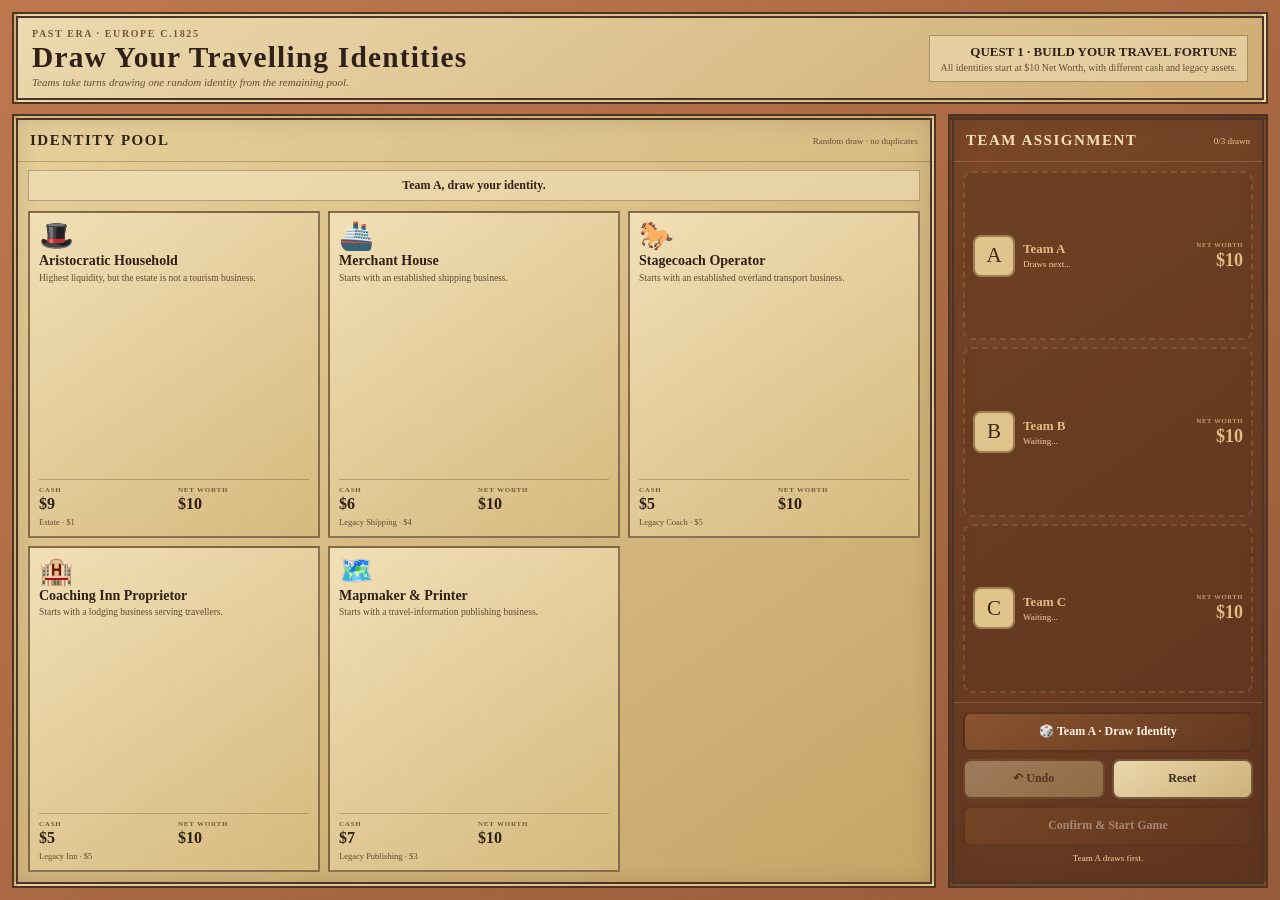
==== index.html @ 1b4eb466 "Fix Tourismopoly initialization syntax error" ====
<!DOCTYPE html>
<html lang="en">
<head>
<meta charset="utf-8" />
<meta name="viewport" content="width=device-width,initial-scale=1" />
<title>Tourismopoly — Past Era Board</title>
<style>
:root{
  --ink:#2f2117;
  --walnut:#4b3526;
  --sage:#68705a;
  --oxblood:#743f35;
  --brass:#a57b38;
}
*{box-sizing:border-box}
html,body{width:100%;height:100%;overflow:hidden}
body{
  margin:0;
  background:#ece2cc;
  font-family:Georgia,"Times New Roman",serif;
  color:var(--ink);
}
.app-shell{
  width:100vw;
  height:100vh;
  padding:10px;
  display:flex;
  gap:14px;
  align-items:flex-start;
  justify-content:center;
  background:linear-gradient(145deg,#b47247,#935b39);
  overflow:hidden;
}
.board-column{
  height:calc(100vh - 20px);
  aspect-ratio:1/1;
  flex:0 0 auto;
  min-width:0;
}
.side-column{
  width:min(300px,24vw);
  height:calc(100vh - 20px);
  flex:0 0 auto;
  min-width:250px;
}

/* BOARD */
.board{
  width:100%;
  height:100%;
  display:grid;
  grid-template-columns:1.15fr 1.55fr 1.15fr;
  grid-template-rows:1.15fr 1.55fr 1.15fr;
  position:relative;
  overflow:hidden;
  border:9px double var(--walnut);
  outline:2px solid #2f241b;
  background:
    radial-gradient(circle at 12% 18%,rgba(86,58,31,.22) 0 1px,transparent 2px),
    radial-gradient(circle at 72% 11%,rgba(86,58,31,.15) 0 1.2px,transparent 2.2px),
    radial-gradient(circle at 28% 82%,rgba(100,68,34,.16) 0 1px,transparent 2px),
    radial-gradient(circle at 88% 68%,rgba(93,58,31,.16) 0 1.3px,transparent 2.4px),
    repeating-linear-gradient(12deg,rgba(89,65,36,.035) 0 1px,transparent 1px 4px),
    linear-gradient(135deg,#dec993 0%,#cdb174 48%,#dcc58c 100%);
  box-shadow:
    inset 0 0 55px rgba(64,42,21,.35),
    inset 0 0 12px rgba(54,35,18,.24);
}
.board:before{
  content:"";
  position:absolute;inset:0;pointer-events:none;z-index:5;
  background:radial-gradient(ellipse at center,transparent 56%,rgba(70,43,20,.20) 100%);
}
.board:after{
  content:"";
  position:absolute;inset:7px;border:1px solid rgba(66,45,28,.48);
  pointer-events:none;z-index:6;
}
.tile,.center{
  position:relative;min-width:0;
  border:1px solid rgba(68,49,31,.72);
  background:
    radial-gradient(circle at 14% 22%,rgba(84,54,28,.10) 0 1px,transparent 2px),
    radial-gradient(circle at 79% 68%,rgba(84,54,28,.08) 0 1px,transparent 2px),
    repeating-linear-gradient(8deg,rgba(90,67,38,.025) 0 1px,transparent 1px 5px),
    linear-gradient(145deg,rgba(238,219,171,.94),rgba(210,185,129,.93));
  box-shadow:inset 0 0 22px rgba(75,50,25,.16),inset 0 0 2px rgba(54,35,18,.48);
}
.tile:after{
  content:"";position:absolute;inset:5px;border:1px dashed rgba(83,60,35,.28);
  pointer-events:none;
}
.tile-inner{
  position:absolute;inset:9px;z-index:2;
  display:flex;flex-direction:column;align-items:center;justify-content:center;text-align:center;
}
.asset{box-shadow:inset 0 9px 0 rgba(104,112,90,.9),inset 0 0 22px rgba(75,50,25,.16)}
.chance{box-shadow:inset 0 9px 0 rgba(116,63,53,.9),inset 0 0 22px rgba(75,50,25,.16)}
.opportunity{box-shadow:inset 0 9px 0 rgba(165,123,56,.9),inset 0 0 22px rgba(75,50,25,.16)}
.start{box-shadow:inset 0 9px 0 rgba(75,53,38,.92),inset 0 0 22px rgba(75,50,25,.16)}
.icon{font-size:clamp(24px,3vw,38px);line-height:1;margin-bottom:6px;filter:sepia(.55) saturate(.7)}
.tile-title{
  font-size:clamp(10px,1.2vw,15px);line-height:1.07;font-weight:700;
  letter-spacing:.06em;text-transform:uppercase;color:#332419;
}
.tile-sub{
  margin-top:5px;font-size:clamp(8px,.85vw,11px);font-style:italic;color:#655039;line-height:1.15;
}
.price-block{
  margin-top:7px;padding-top:4px;width:72%;border-top:1px solid rgba(78,56,34,.42);
}
.price-label{
  font-size:clamp(8px,.72vw,10px);letter-spacing:.12em;font-weight:700;color:#6f573a;
}
.price-value{
  margin-top:1px;font-size:clamp(18px,2vw,28px);line-height:1;font-weight:800;color:#3b291c;
}

/* TOKEN ZONES */
.token-zone{
  position:absolute;
  z-index:10;
  left:8px;
  bottom:8px;
  display:flex;
  gap:3px;
  flex-wrap:wrap;
  max-width:72px;
}
.token{
  width:27px;height:27px;border-radius:50%;
  display:flex;align-items:center;justify-content:center;
  border:2px solid rgba(47,31,20,.75);
  box-shadow:0 2px 4px rgba(47,31,20,.22);
  font-size:14px;font-weight:800;
  color:#fff8e8;
  transition:transform .18s ease;
}
.token.a{background:#496f8f}
.token.b{background:#7a568c}
.token.c{background:#557855}
.token.walking{animation:hop .34s ease}
@keyframes hop{
  0%{transform:translateY(0) scale(1)}
  45%{transform:translateY(-8px) scale(1.08)}
  100%{transform:translateY(0) scale(1)}
}

/* CENTER */
.center{
  grid-column:2;grid-row:2;margin:10px;overflow:visible;
  display:flex;align-items:center;justify-content:center;text-align:center;
  background:radial-gradient(circle at 50% 52%,rgba(244,231,194,.80),rgba(210,185,129,.74) 70%);
  border:3px double rgba(72,50,30,.78);
  box-shadow:inset 0 0 36px rgba(78,49,24,.20);
}
.center svg{position:absolute;inset:0;width:100%;height:100%;opacity:.17}
.center-content{position:relative;z-index:2;width:100%;padding:12px 6px}
.crest{font-size:13px;color:#7d5d2d;letter-spacing:.22em;margin-bottom:6px}
.main-title{
  display:block;width:100%;font-size:clamp(15px,2.2vw,25px);
  font-weight:700;letter-spacing:0;line-height:1;white-space:nowrap;text-align:center;color:#493122;
}
.era{margin-top:9px;font-size:clamp(9px,1vw,12px);letter-spacing:.16em;text-transform:uppercase;color:#713e34}
.rule{width:60%;height:1px;background:rgba(76,51,28,.55);margin:9px auto}
.tagline{font-size:clamp(7px,.78vw,10px);letter-spacing:.08em;text-transform:uppercase;color:#5d4731}
.stamp{display:inline-block;margin-top:8px;padding:3px 6px;border:1px solid rgba(115,62,49,.6);color:#7a4034;font-size:8px;letter-spacing:.08em;transform:rotate(2deg);opacity:.8}

.go{grid-column:1;grid-row:1}
.horse{grid-column:2;grid-row:1}
.chance-one{grid-column:3;grid-row:1}
.inn{grid-column:3;grid-row:2}
.opportunity{grid-column:3;grid-row:3}
.shipping{grid-column:2;grid-row:3}
.chance-two{grid-column:1;grid-row:3}
.guide{grid-column:1;grid-row:2}

/* TEMPORARY DICE OVERLAY */
.dice-overlay{
  position:absolute;inset:0;z-index:30;
  display:flex;align-items:center;justify-content:center;
  background:rgba(71,48,29,.14);
  opacity:0;visibility:hidden;
  transition:opacity .22s ease,visibility .22s ease;
  pointer-events:none;
}
.dice-overlay.show{opacity:1;visibility:visible}
.dice-card{
  display:flex;flex-direction:column;align-items:center;gap:8px;
  padding:14px 18px 12px;
  border-radius:14px;
  border:2px solid rgba(65,42,25,.72);
  background:rgba(241,225,186,.95);
  box-shadow:0 7px 16px rgba(49,31,18,.24),inset 0 0 16px rgba(83,55,30,.12);
}
.die{
  width:96px;height:96px;border-radius:14px;
  display:flex;align-items:center;justify-content:center;
  border:3px solid rgba(70,47,28,.72);
  background:linear-gradient(145deg,#fff8eb,#e4d4b0);
  font-size:64px;color:#3f2b1f;
}
.die.rolling{animation:shake .11s linear infinite alternate}
@keyframes shake{
  from{transform:rotate(-6deg) scale(.97)}
  to{transform:rotate(6deg) scale(1.03)}
}
.roll-caption{
  min-width:180px;
  text-align:center;
  font-size:15px;
  font-weight:800;
  letter-spacing:.05em;
  color:#4a3121;
}

/* RIGHT SIDEBAR */
.sidebar{
  height:100%;
  display:flex;
  flex-direction:column;
  gap:10px;
}
.roll-panel,.player-panel{
  width:100%;
  border-radius:12px;
  border:3px solid rgba(66,35,21,.65);
  box-shadow:inset 0 0 0 2px rgba(255,220,170,.10);
}
.roll-panel{
  flex:0 0 auto;
  padding:11px;
  background:linear-gradient(145deg,#d8b875,#b98e4d);
  color:#3a2519;
}
.turn-badge{
  text-align:center;padding:7px 8px;background:#f2e3ba;
  border:1px solid rgba(84,54,28,.45);
  font-size:13px;letter-spacing:.07em;font-weight:700;
}
.roll-text{margin-top:8px;font-size:14px;font-weight:700;text-align:center}
.roll-sub{margin-top:3px;font-size:10px;color:#644c36;text-align:center;line-height:1.25}
.button-stack{display:grid;gap:7px;margin-top:9px}
.game-btn{
  min-height:40px;padding:8px 12px;border-radius:9px;
  font-family:Georgia,"Times New Roman",serif;
  font-size:14px;font-weight:700;letter-spacing:.03em;cursor:pointer;
  color:#fff7e9;background:linear-gradient(145deg,#835030,#653a22);
  border:2px solid rgba(79,44,24,.8);
}
.game-btn.secondary{
  color:#3b2519;background:linear-gradient(145deg,#e8d7b1,#cfb180);
  border:2px solid rgba(102,70,42,.55);
}
.game-btn:disabled{opacity:.45;cursor:not-allowed}

.player-panel{
  flex:1 1 auto;
  min-height:0;
  padding:10px;
  background:linear-gradient(145deg,#7a4329,#5e301d);
  overflow:hidden;
}
.panel-title{
  margin:0 0 8px;color:#f5deb1;text-align:center;font-size:16px;letter-spacing:.11em;
}
.player-card{
  margin-bottom:8px;padding:8px 8px 9px;border-radius:10px;
  background:linear-gradient(145deg,#8d572f,#704322);
  border:2px solid rgba(246,212,140,.18);
  color:#fff1d0;
}
.player-card.active{outline:3px solid #f3cf6a;outline-offset:1px}
.player-head{
  display:grid;grid-template-columns:46px 1fr 24px;align-items:center;gap:7px;
}
.avatar{
  width:46px;height:46px;border-radius:8px;
  background:linear-gradient(145deg,#f0d59b,#cba160);
  border:2px solid rgba(90,53,28,.6);
  display:flex;align-items:center;justify-content:center;font-size:22px;
}
.player-info .team{font-weight:700;font-size:14px;line-height:1.1}
.player-info .identity{margin-top:2px;font-size:10px;line-height:1.2;color:#ffe1b1}
.pawn{font-size:21px;text-align:center}
.networth-row{margin-top:6px;display:flex;align-items:flex-end;gap:6px}
.currency{font-size:14px;font-weight:700;color:#f1c44f}
.networth{font-size:25px;font-weight:800;line-height:1}
.cash-row{margin-top:2px;font-size:10px;color:#ffddb2}

@media(max-aspect-ratio: 4/3){
  .side-column{width:260px;min-width:235px}
}

/* LANDING POPUP */
.landing-modal{
  position:absolute;
  inset:0;
  z-index:40;
  display:flex;
  align-items:center;
  justify-content:center;
  padding:18px;
  background:rgba(48,31,18,.28);
  opacity:0;
  visibility:hidden;
  pointer-events:none;
  transition:opacity .2s ease,visibility .2s ease;
}
.landing-modal.show{
  opacity:1;
  visibility:visible;
  pointer-events:auto;
}
.landing-card{
  width:min(420px,72%);
  border:6px double #4a3323;
  background:
    radial-gradient(circle at 15% 20%,rgba(85,57,31,.08) 0 1px,transparent 2px),
    repeating-linear-gradient(10deg,rgba(91,68,39,.025) 0 1px,transparent 1px 5px),
    linear-gradient(145deg,#f0dfb5,#d1b273);
  box-shadow:0 14px 30px rgba(45,28,15,.28),inset 0 0 24px rgba(82,53,27,.18);
  padding:18px 20px 16px;
  text-align:center;
  color:#352317;
}
.landing-eyebrow{
  font-size:10px;
  letter-spacing:.16em;
  font-weight:700;
  color:#7a5d39;
  text-transform:uppercase;
}
.landing-icon{
  font-size:42px;
  margin:5px 0 4px;
  filter:sepia(.45) saturate(.75);
}
.landing-title{
  font-size:22px;
  line-height:1.05;
  font-weight:800;
  letter-spacing:.04em;
  text-transform:uppercase;
}
.landing-desc{
  margin-top:7px;
  font-size:12px;
  line-height:1.35;
  color:#614a34;
  font-style:italic;
}
.landing-divider{
  height:1px;
  width:72%;
  margin:12px auto;
  background:rgba(76,52,31,.40);
}
.landing-price-label{
  font-size:10px;
  letter-spacing:.16em;
  font-weight:700;
  color:#705535;
}
.landing-price{
  margin-top:2px;
  font-size:38px;
  line-height:1;
  font-weight:900;
  color:#3b291c;
}
.landing-balance{
  margin-top:6px;
  font-size:12px;
  color:#5f4833;
}
.landing-actions{
  display:flex;
  gap:10px;
  justify-content:center;
  margin-top:15px;
}
.modal-btn{
  min-width:112px;
  min-height:42px;
  padding:9px 16px;
  border-radius:9px;
  font-family:Georgia,"Times New Roman",serif;
  font-size:14px;
  font-weight:800;
  cursor:pointer;
  border:2px solid #5b3b25;
}
.modal-btn.primary{
  color:#fff7e8;
  background:linear-gradient(145deg,#7c4b2d,#60371f);
}
.modal-btn.secondary{
  color:#3b281c;
  background:linear-gradient(145deg,#ead7aa,#cfb175);
}
.modal-note{
  margin-top:10px;
  font-size:10px;
  color:#765e43;
}


/* CHANCE / SITUATION CARD */
.chance-card-ui{
  width:min(440px,74%);
  border:6px double #6f3d33;
  background:
    radial-gradient(circle at 18% 20%,rgba(112,61,50,.10) 0 1px,transparent 2px),
    repeating-linear-gradient(8deg,rgba(91,68,39,.025) 0 1px,transparent 1px 5px),
    linear-gradient(145deg,#f0dfb5,#d5b77e);
}
.chance-seal{
  width:54px;height:54px;
  margin:0 auto 8px;
  border-radius:50%;
  display:flex;align-items:center;justify-content:center;
  background:#7a4034;
  color:#f6e3b6;
  border:3px double #4e2c25;
  font-size:24px;
  box-shadow:inset 0 0 10px rgba(54,28,22,.25);
}
.chance-heading{
  font-size:11px;
  font-weight:800;
  letter-spacing:.18em;
  color:#7a4034;
  text-transform:uppercase;
}
.chance-title{
  margin-top:7px;
  font-size:22px;
  line-height:1.08;
  font-weight:800;
  color:#3d291d;
}
.chance-story{
  margin-top:10px;
  font-size:13px;
  line-height:1.4;
  color:#5f4935;
  font-style:italic;
}
.chance-effect-box{
  margin:14px auto 0;
  width:82%;
  padding:10px 12px;
  border-top:1px solid rgba(79,52,31,.35);
  border-bottom:1px solid rgba(79,52,31,.35);
}
.chance-effect-label{
  font-size:9px;
  letter-spacing:.16em;
  font-weight:800;
  color:#78583a;
}
.chance-effect{
  margin-top:3px;
  font-size:30px;
  line-height:1;
  font-weight:900;
  color:#3a281c;
}
.chance-sector{
  margin-top:5px;
  font-size:11px;
  color:#6a523b;
}


/* OTHER LANDING POPUPS */
.fee-card-ui{border-color:#5f432e}
.own-card-ui{border-color:#68705a}
.opportunity-card-ui{border-color:#a57b38}
.start-card-ui{border-color:#4b3526}

.popup-badge{
  display:inline-block;
  margin-bottom:8px;
  padding:5px 9px;
  border:1px solid rgba(70,48,29,.45);
  background:rgba(248,235,200,.55);
  font-size:10px;
  font-weight:800;
  letter-spacing:.14em;
  text-transform:uppercase;
}
.fee-amount{
  margin-top:3px;
  font-size:38px;
  line-height:1;
  font-weight:900;
}
.transfer-line{
  margin-top:7px;
  font-size:12px;
  color:#624b35;
}
.special-note{
  margin:9px auto 0;
  width:88%;
  padding:7px 9px;
  border:1px dashed rgba(117,76,40,.45);
  background:rgba(244,224,181,.45);
  font-size:10px;
  line-height:1.3;
  color:#684d31;
}
.success-mark{
  width:52px;height:52px;
  margin:0 auto 8px;
  border-radius:50%;
  display:flex;align-items:center;justify-content:center;
  background:#68705a;
  color:#f8eed3;
  border:3px double #46503d;
  font-size:25px;
  font-weight:900;
}
.opportunity-mark{
  width:54px;height:54px;
  margin:0 auto 8px;
  border-radius:50%;
  display:flex;align-items:center;justify-content:center;
  background:#a57b38;
  color:#fff0c2;
  border:3px double #735522;
  font-size:26px;
}
.start-mark{
  width:54px;height:54px;
  margin:0 auto 8px;
  border-radius:50%;
  display:flex;align-items:center;justify-content:center;
  background:#4b3526;
  color:#f7e2b7;
  border:3px double #2f241b;
  font-size:25px;
}
.owner-line{
  margin-top:6px;
  font-size:12px;
  font-weight:700;
  color:#583e2b;
}


/* SINGLE-FILE IDENTITY DRAW SCREEN */
#setupScreen{
  position:absolute;
  inset:0;
  z-index:100;
  background:
    radial-gradient(circle at 14% 18%,rgba(76,48,27,.08) 0 1px,transparent 2px),
    repeating-linear-gradient(12deg,rgba(76,48,27,.025) 0 1px,transparent 1px 5px),
    linear-gradient(145deg,#bf784e,#965b39);
  padding:12px;
  display:grid;
  grid-template-rows:auto minmax(0,1fr);
  gap:10px;
}
#setupScreen.hidden{display:none}
.setup-topbar{
  min-height:74px;
  display:flex;
  justify-content:space-between;
  align-items:center;
  gap:14px;
  padding:10px 14px;
  border:6px double var(--walnut);
  background:linear-gradient(145deg,#ecd9ae,#cfac72);
}
.setup-kicker{font-size:10px;font-weight:700;letter-spacing:.16em;text-transform:uppercase;color:#745638}
.setup-title{margin-top:2px;font-size:clamp(22px,2.3vw,32px);font-weight:800;letter-spacing:.04em}
.setup-subtitle{margin-top:2px;font-size:11px;color:#654d35;font-style:italic}
.setup-quest{
  max-width:330px;
  padding:8px 10px;
  border:1px solid rgba(77,52,31,.4);
  background:rgba(245,231,194,.5);
  text-align:right;
}
.setup-quest strong{display:block;font-size:13px}
.setup-quest span{display:block;margin-top:2px;font-size:10px;color:#654e37}
.setup-main{
  min-height:0;
  display:grid;
  grid-template-columns:minmax(0,1fr) 320px;
  gap:12px;
}
.setup-pool,.setup-side{
  min-width:0;
  min-height:0;
  border:6px double var(--walnut);
  background:linear-gradient(145deg,#e6cf9a,#c7a568);
  box-shadow:inset 0 0 22px rgba(63,40,22,.16);
}
.setup-pool{display:grid;grid-template-rows:auto auto minmax(0,1fr)}
.setup-head{
  min-height:42px;
  padding:8px 12px;
  display:flex;
  justify-content:space-between;
  align-items:center;
  gap:10px;
  border-bottom:1px solid rgba(76,52,31,.3);
}
.setup-head h2{margin:0;font-size:15px;letter-spacing:.1em}
.setup-head span{font-size:9px;color:#684f36}
.setup-banner{
  margin:8px 10px 0;
  padding:7px 10px;
  border:1px solid rgba(77,52,31,.35);
  background:rgba(247,233,197,.5);
  text-align:center;
  font-size:12px;
  font-weight:800;
}
.setup-cards{
  min-height:0;
  padding:10px;
  display:grid;
  grid-template-columns:repeat(3,minmax(0,1fr));
  grid-template-rows:repeat(2,minmax(0,1fr));
  gap:8px;
}
.setup-card{
  position:relative;
  min-width:0;
  min-height:0;
  padding:9px;
  border:2px solid rgba(70,48,29,.6);
  background:linear-gradient(145deg,#f1dfb6,#d6b97d);
  display:grid;
  grid-template-rows:auto auto 1fr auto;
}
.setup-card.selected{outline:4px solid #8e6636;outline-offset:1px}
.setup-card.dim{opacity:.4}
.setup-tag{
  position:absolute;top:7px;right:7px;width:28px;height:28px;border-radius:50%;
  display:none;align-items:center;justify-content:center;
  background:#5c3722;color:#f8e6bf;border:2px solid rgba(47,31,20,.55);
  font-size:11px;font-weight:800;
}
.setup-card.selected .setup-tag{display:flex}
.setup-icon{font-size:28px;line-height:1}
.setup-role{margin-top:4px;font-size:14px;font-weight:800;line-height:1.05}
.setup-desc{margin-top:4px;font-size:9.5px;line-height:1.22;color:#5f4933}
.setup-stats{
  margin-top:6px;padding-top:6px;border-top:1px solid rgba(79,55,33,.3);
  display:grid;grid-template-columns:1fr 1fr;gap:4px 8px;
}
.setup-stat label{display:block;font-size:7px;letter-spacing:.11em;font-weight:800;color:#765a39}
.setup-stat strong{display:block;margin-top:1px;font-size:16px}
.setup-legacy{grid-column:1/-1;font-size:8.5px;color:#624a33}
.setup-side{
  display:grid;
  grid-template-rows:auto minmax(0,1fr) auto;
  background:linear-gradient(145deg,#7a4728,#5f351f);
  color:#f8e7c3;
}
.setup-side .setup-head{border-bottom-color:rgba(246,221,178,.18)}
.setup-side .setup-head h2{color:#f7e1b6}
.setup-side .setup-head span{color:#e8c990}
.setup-selected{
  min-height:0;padding:9px;display:grid;grid-template-rows:repeat(3,minmax(0,1fr));gap:7px;
}
.setup-slot{
  padding:8px;border-radius:9px;background:linear-gradient(145deg,#8c572f,#704322);
  border:2px solid rgba(246,212,140,.16);
  display:grid;grid-template-columns:42px minmax(0,1fr) auto;gap:8px;align-items:center;
}
.setup-slot.empty{background:rgba(93,56,31,.35);border-style:dashed;color:#e0bd86}
.setup-slot-icon{
  width:42px;height:42px;border-radius:8px;display:flex;align-items:center;justify-content:center;
  background:#e0c38a;color:#3d281b;border:2px solid rgba(74,48,29,.45);font-size:21px;
}
.setup-slot-name{font-size:13px;font-weight:800}
.setup-slot-role{margin-top:2px;font-size:9px;line-height:1.17;color:#f0cf9e}
.setup-slot-worth{text-align:right}
.setup-slot-worth label{display:block;font-size:7px;letter-spacing:.1em;color:#e7c58b}
.setup-slot-worth strong{display:block;margin-top:1px;font-size:18px}
.setup-controls{
  padding:9px;border-top:1px solid rgba(247,222,178,.18);
  display:grid;grid-template-columns:1fr 1fr;gap:7px;
}
.setup-btn{
  width:100%;min-width:0;min-height:40px;padding:8px 9px;border-radius:8px;
  border:2px solid rgba(76,46,25,.72);
  font-family:Georgia,"Times New Roman",serif;font-size:12px;line-height:1.15;font-weight:800;cursor:pointer;
}
.setup-btn.primary{color:#fff6e4;background:linear-gradient(145deg,#8a542f,#63381f)}
.setup-btn.secondary{color:#3b291d;background:linear-gradient(145deg,#ead7ac,#ceb078)}
.setup-btn.full{grid-column:1/-1}
.setup-btn:disabled{opacity:.42;cursor:not-allowed}
.setup-status{
  grid-column:1/-1;text-align:center;font-size:9px;line-height:1.2;color:#f1d29b;min-height:20px;
}

</style>
</head>

<body>
<div id="setupScreen">
  <header class="setup-topbar">
    <div>
      <div class="setup-kicker">Past Era · Europe c.1825</div>
      <div class="setup-title">Draw Your Travelling Identities</div>
      <div class="setup-subtitle">Teams take turns drawing one random identity from the remaining pool.</div>
    </div>
    <div class="setup-quest">
      <strong>QUEST 1 · BUILD YOUR TRAVEL FORTUNE</strong>
      <span>All identities start at $10 Net Worth, with different cash and legacy assets.</span>
    </div>
  </header>

  <main class="setup-main">
    <section class="setup-pool">
      <div class="setup-head">
        <h2>IDENTITY POOL</h2>
        <span>Random draw · no duplicates</span>
      </div>
      <div class="setup-banner" id="setupBanner">Team A, draw your identity.</div>
      <div class="setup-cards" id="setupCards"></div>
    </section>

    <aside class="setup-side">
      <div class="setup-head">
        <h2>TEAM ASSIGNMENT</h2>
        <span id="setupPickStatus">0/3 drawn</span>
      </div>
      <div class="setup-selected" id="setupSelected"></div>
      <div class="setup-controls">
        <button class="setup-btn primary full" id="setupDrawBtn" type="button">🎲 Team A · Draw Identity</button>
        <button class="setup-btn secondary" id="setupUndoBtn" type="button" disabled>↶ Undo</button>
        <button class="setup-btn secondary" id="setupResetBtn" type="button">Reset</button>
        <button class="setup-btn primary full" id="setupConfirmBtn" type="button" disabled>Confirm &amp; Start Game</button>
        <div class="setup-status" id="setupStatus">Team A draws first.</div>
      </div>
    </aside>
  </main>
</div>

<div class="app-shell">
  <div class="board-column">
    <div class="board" id="board">
      <div class="tile start go" data-index="0">
        <div class="tile-inner"><div class="icon">🚩</div><div class="tile-title">Begin Your Grand Tour</div><div class="tile-sub">Europe · c.1825</div></div>
        <div class="token-zone"></div>
      </div>

      <div class="tile asset horse" data-index="1">
        <div class="tile-inner"><div class="icon">🐎</div><div class="tile-title">Horse &amp; Carriage</div><div class="tile-sub">Established overland transport</div><div class="price-block"><div class="price-label">PRICE</div><div class="price-value">$3</div></div></div>
        <div class="token-zone"></div>
      </div>

      <div class="tile chance chance-one" data-index="2">
        <div class="tile-inner"><div class="icon">✉️</div><div class="tile-title">Chance</div><div class="tile-sub">Situation Card</div></div>
        <div class="token-zone"></div>
      </div>

      <div class="tile asset inn" data-index="3">
        <div class="tile-inner"><div class="icon">🏨</div><div class="tile-title">Inn &amp; Accommodation</div><div class="tile-sub">Lodging along major routes</div><div class="price-block"><div class="price-label">PRICE</div><div class="price-value">$3</div></div></div>
        <div class="token-zone"></div>
      </div>

      <div class="tile opportunity" data-index="4">
        <div class="tile-inner"><div class="icon">💰</div><div class="tile-title">Business Opportunity</div><div class="tile-sub">+$1 Cash</div></div>
        <div class="token-zone"></div>
      </div>

      <div class="tile asset shipping" data-index="5">
        <div class="tile-inner"><div class="icon">🚢</div><div class="tile-title">Passenger Shipping</div><div class="tile-sub">Sea routes &amp; passenger movement</div><div class="price-block"><div class="price-label">PRICE</div><div class="price-value">$4</div></div></div>
        <div class="token-zone"></div>
      </div>

      <div class="tile chance chance-two" data-index="6">
        <div class="tile-inner"><div class="icon">✉️</div><div class="tile-title">Chance</div><div class="tile-sub">Situation Card</div></div>
        <div class="token-zone"></div>
      </div>

      <div class="tile asset guide" data-index="7">
        <div class="tile-inner"><div class="icon">🗺️</div><div class="tile-title">Travel Guide &amp; Information</div><div class="tile-sub">Maps, guides &amp; printed knowledge</div><div class="price-block"><div class="price-label">PRICE</div><div class="price-value">$2</div></div></div>
        <div class="token-zone"></div>
      </div>

      <div class="center">
        <svg viewBox="0 0 400 400" aria-hidden="true">
          <circle cx="200" cy="200" r="135" fill="none" stroke="#583c27" stroke-width="1.5"/>
          <circle cx="200" cy="200" r="105" fill="none" stroke="#583c27" stroke-width="1" stroke-dasharray="4 8"/>
          <path d="M50 245 C110 180,145 285,220 205 S330 135,365 215" fill="none" stroke="#583c27" stroke-width="2"/>
          <path d="M200 58 L218 182 L342 200 L218 218 L200 342 L182 218 L58 200 L182 182 Z" fill="none" stroke="#735631" stroke-width="1.4"/>
        </svg>
        <div class="center-content">
          <div class="crest">✦ ❖ ✦</div>
          <div class="main-title">TOURISMOPOLY</div>
          <div class="era">Europe · 1825</div>
          <div class="rule"></div>
          <div class="tagline">Travel · Trade · Fortune</div>
          <div class="stamp">GRAND TOUR EDITION</div>
        </div>
      </div>


      <div class="landing-modal" id="landingModal" aria-live="polite">
        <div class="landing-card">
          <div class="landing-eyebrow" id="landingEyebrow">UNOWNED PROPERTY</div>
          <div class="landing-icon" id="landingIcon">🐎</div>
          <div class="landing-title" id="landingTitle">Horse &amp; Carriage</div>
          <div class="landing-desc" id="landingDesc">Established overland transport</div>
          <div class="landing-divider"></div>
          <div class="landing-price-label">PRICE</div>
          <div class="landing-price" id="landingPrice">$3</div>
          <div class="landing-balance" id="landingBalance">Team A Cash · $9</div>
          <div class="landing-actions">
            <button class="modal-btn primary" id="buyBtn" type="button">BUY</button>
            <button class="modal-btn secondary" id="passBtn" type="button">PASS</button>
          </div>
          <div class="modal-note">Resolve this landing before the next team begins.</div>
        </div>
      </div>


      <div class="landing-modal" id="chanceModal" aria-live="polite">
        <div class="landing-card chance-card-ui">
          <div class="chance-seal">✉</div>
          <div class="chance-heading">Chance · Situation Card</div>
          <div class="chance-title" id="chanceTitle">A Situation Unfolds</div>
          <div class="chance-story" id="chanceStory">Something unexpected has happened during your journey.</div>
          <div class="chance-effect-box">
            <div class="chance-effect-label">EFFECT</div>
            <div class="chance-effect" id="chanceEffect">$0</div>
            <div class="chance-sector" id="chanceSector">No direct effect on your current portfolio.</div>
          </div>
          <div class="landing-actions">
            <button class="modal-btn primary" id="chanceContinueBtn" type="button">CONTINUE</button>
          </div>
          <div class="modal-note">Rule: Beneficial = +$1 · Harmful = −$1 · Not relevant = $0</div>
        </div>
      </div>


      <div class="landing-modal" id="feeModal" aria-live="polite">
        <div class="landing-card fee-card-ui">
          <div class="popup-badge">Owned Property</div>
          <div class="landing-icon" id="feeIcon">🏨</div>
          <div class="landing-title" id="feeTitle">Inn &amp; Accommodation</div>
          <div class="owner-line" id="feeOwner">Owned by Team B</div>
          <div class="landing-desc">You used another team’s tourism business.</div>
          <div class="landing-divider"></div>
          <div class="landing-price-label">LANDING FEE</div>
          <div class="fee-amount" id="feeAmount">$1</div>
          <div class="transfer-line" id="feeTransfer">Team A pays Team B.</div>
          <div class="special-note" id="feeSpecialNote" hidden></div>
          <div class="landing-actions">
            <button class="modal-btn primary" id="payFeeBtn" type="button">PAY FEE</button>
          </div>
        </div>
      </div>

      <div class="landing-modal" id="ownModal" aria-live="polite">
        <div class="landing-card own-card-ui">
          <div class="success-mark">✓</div>
          <div class="popup-badge">Your Business</div>
          <div class="landing-title" id="ownTitle">Horse &amp; Carriage</div>
          <div class="landing-desc" id="ownDesc">You landed on your own tourism business.</div>
          <div class="landing-divider"></div>

          <div id="upgradeOffer">
            <div class="landing-price-label">UPGRADE COST</div>
            <div class="landing-price">$1</div>
            <div class="landing-balance" id="upgradeBenefit">Future visitors will pay a higher landing fee.</div>
            <div class="landing-actions">
              <button class="modal-btn primary" id="upgradeBtn" type="button">UPGRADE</button>
              <button class="modal-btn secondary" id="keepBtn" type="button">KEEP AS IS</button>
            </div>
          </div>

          <div id="alreadyUpgraded" hidden>
            <div class="landing-price-label">BUSINESS STATUS</div>
            <div class="landing-price">UPGRADED</div>
            <div class="landing-balance">This business has already reached its Past Era upgrade limit.</div>
            <div class="landing-actions">
              <button class="modal-btn primary" id="ownContinueBtn" type="button">CONTINUE</button>
            </div>
          </div>
        </div>
      </div>

      <div class="landing-modal" id="opportunityModal" aria-live="polite">
        <div class="landing-card opportunity-card-ui">
          <div class="opportunity-mark">💰</div>
          <div class="popup-badge">Business Opportunity</div>
          <div class="landing-title">A Profitable Opportunity Appears</div>
          <div class="landing-desc">Your tourism activities benefit from a small commercial opportunity.</div>
          <div class="landing-divider"></div>
          <div class="landing-price-label">CASH GAIN</div>
          <div class="landing-price">+$1</div>
          <div class="landing-balance" id="opportunityBalance">Team A Cash · $10</div>
          <div class="landing-actions">
            <button class="modal-btn primary" id="opportunityContinueBtn" type="button">COLLECT &amp; CONTINUE</button>
          </div>
        </div>
      </div>

      <div class="landing-modal" id="startModal" aria-live="polite">
        <div class="landing-card start-card-ui">
          <div class="start-mark">🚩</div>
          <div class="popup-badge">Grand Tour Payday</div>
          <div class="landing-title">Another Circuit Complete</div>
          <div class="landing-desc">You have passed or landed on GO and completed another circuit of the travel market.</div>
          <div class="landing-divider"></div>
          <div class="landing-price-label">COLLECT</div>
          <div class="landing-price">+$1</div>
          <div class="landing-balance" id="startBalance">Payday has been added to your cash balance.</div>
          <div class="landing-actions">
            <button class="modal-btn primary" id="startContinueBtn" type="button">COLLECT &amp; CONTINUE</button>
          </div>
        </div>
      </div>

      <div class="dice-overlay" id="diceOverlay">
        <div class="dice-card">
          <div class="die" id="die">⚀</div>
          <div class="roll-caption" id="rollCaption">TEAM A ROLLING...</div>
        </div>
      </div>
    </div>
  </div>

  <div class="side-column">
    <div class="sidebar">
      <div style="display:flex;justify-content:flex-end;margin-bottom:6px">
        <button id="changeSetupBtn" type="button" class="game-btn secondary" style="min-height:32px;padding:5px 8px;font-size:10px">Change Identities</button>
      </div>
      <section class="roll-panel">
        <div class="turn-badge" id="turnBadge">TEAM A'S TURN</div>
        <div class="roll-text" id="statusText">Ready to roll</div>
        <div class="roll-sub" id="statusSub">The dice appears briefly, your traveller moves, then the landing popup resolves the turn.</div>
        <div class="button-stack">
          <button class="game-btn" id="rollBtn" type="button">🎲 Roll Dice</button>
          <button class="game-btn secondary" id="nextBtn" type="button" disabled>Next Team</button>
        </div>
      </section>

      <aside class="player-panel">
        <h2 class="panel-title">PLAYERS</h2>
        <div id="dynamicPlayers"></div></aside>
    </div>
  </div>
</div>

<script>
(() => {
  const identityPool = [
    {key:"aristocrat",icon:"🎩",name:"Aristocratic Household",cash:9,legacy:"Estate · $1",legacyValue:1,sector:null,desc:"Highest liquidity, but the estate is not a tourism business."},
    {key:"merchant",icon:"🚢",name:"Merchant House",cash:6,legacy:"Legacy Shipping · $4",legacyValue:4,sector:"shipping",desc:"Starts with an established shipping business."},
    {key:"stagecoach",icon:"🐎",name:"Stagecoach Operator",cash:5,legacy:"Legacy Coach · $5",legacyValue:5,sector:"road",desc:"Starts with an established overland transport business."},
    {key:"innkeeper",icon:"🏨",name:"Coaching Inn Proprietor",cash:5,legacy:"Legacy Inn · $5",legacyValue:5,sector:"accommodation",desc:"Starts with a lodging business serving travellers."},
    {key:"mapmaker",icon:"🗺️",name:"Mapmaker & Printer",cash:7,legacy:"Legacy Publishing · $3",legacyValue:3,sector:"information",desc:"Starts with a travel-information publishing business."}
  ];
  const setupTeams = ["Team A","Team B","Team C"];
  let setupSelected = [];

  const setupScreen = document.getElementById("setupScreen");
  const setupCards = document.getElementById("setupCards");
  const setupSelectedEl = document.getElementById("setupSelected");
  const setupDrawBtn = document.getElementById("setupDrawBtn");
  const setupUndoBtn = document.getElementById("setupUndoBtn");
  const setupResetBtn = document.getElementById("setupResetBtn");
  const setupConfirmBtn = document.getElementById("setupConfirmBtn");
  const setupPickStatus = document.getElementById("setupPickStatus");
  const setupBanner = document.getElementById("setupBanner");
  const setupStatus = document.getElementById("setupStatus");

  function renderSetupCards(){
    setupCards.innerHTML = identityPool.map((x,idx)=>{
      const teamIdx = setupSelected.findIndex(s=>s.index===idx);
      const chosen = teamIdx >= 0;
      return `<article class="setup-card ${chosen?"selected":""}">
        <div class="setup-tag">${chosen?String.fromCharCode(65+teamIdx):""}</div>
        <div class="setup-icon">${x.icon}</div>
        <div class="setup-role">${x.name}</div>
        <div class="setup-desc">${x.desc}</div>
        <div class="setup-stats">
          <div class="setup-stat"><label>CASH</label><strong>$${x.cash}</strong></div>
          <div class="setup-stat"><label>NET WORTH</label><strong>$10</strong></div>
          <div class="setup-legacy">${x.legacy}</div>
        </div>
      </article>`;
    }).join("");
  }

  function renderSetupSelection(){
    setupSelectedEl.innerHTML = setupTeams.map((team,i)=>{
      const entry = setupSelected[i];
      if(!entry){
        return `<div class="setup-slot empty">
          <div class="setup-slot-icon">${String.fromCharCode(65+i)}</div>
          <div><div class="setup-slot-name">${team}</div><div class="setup-slot-role">${i===setupSelected.length?"Draws next...":"Waiting..."}</div></div>
          <div class="setup-slot-worth"><label>NET WORTH</label><strong>$10</strong></div>
        </div>`;
      }
      const x = identityPool[entry.index];
      return `<div class="setup-slot">
        <div class="setup-slot-icon">${x.icon}</div>
        <div><div class="setup-slot-name">${team}</div><div class="setup-slot-role">${x.name}<br>Cash $${x.cash} · ${x.legacy}</div></div>
        <div class="setup-slot-worth"><label>NET WORTH</label><strong>$10</strong></div>
      </div>`;
    }).join("");

    const ready = setupSelected.length===3;
    setupDrawBtn.disabled = ready;
    setupUndoBtn.disabled = setupSelected.length===0;
    setupConfirmBtn.disabled = !ready;

    if(ready){
      setupPickStatus.textContent = "3/3 drawn";
      setupBanner.textContent = "All teams have drawn. Confirm to begin.";
      setupDrawBtn.textContent = "✓ All Teams Drawn";
    } else {
      setupPickStatus.textContent = `${setupSelected.length}/3 drawn`;
      setupBanner.textContent = `${setupTeams[setupSelected.length]}, draw your identity.`;
      setupDrawBtn.textContent = `🎲 ${setupTeams[setupSelected.length]} · Draw Identity`;
    }
  }

  function setupDraw(){
    if(setupSelected.length>=3) return;
    const used = new Set(setupSelected.map(s=>s.index));
    const available = identityPool.map((_,i)=>i).filter(i=>!used.has(i));
    const index = available[Math.floor(Math.random()*available.length)];
    setupSelected.push({index});
    setupStatus.textContent = `${setupTeams[setupSelected.length-1]} drew ${identityPool[index].name}.`;
    renderSetupCards();
    renderSetupSelection();
  }

  function setupUndo(){
    if(!setupSelected.length) return;
    const removed=setupSelected.pop();
    setupStatus.textContent = `${identityPool[removed.index].name} returned to the pool.`;
    renderSetupCards();
    renderSetupSelection();
  }

  function setupReset(){
    setupSelected=[];
    setupStatus.textContent="Team A draws first.";
    renderSetupCards();
    renderSetupSelection();
  }

  const fallbackSetup = [
    {teamIndex:0,teamName:"Team A",roleKey:"aristocrat",roleName:"Aristocratic Household",icon:"🎩",cash:9,netWorth:10,legacy:"Estate · $1",legacyValue:1,sector:null},
    {teamIndex:1,teamName:"Team B",roleKey:"merchant",roleName:"Merchant House",icon:"🚢",cash:6,netWorth:10,legacy:"Legacy Shipping · $4",legacyValue:4,sector:"shipping"},
    {teamIndex:2,teamName:"Team C",roleKey:"stagecoach",roleName:"Stagecoach Operator",icon:"🐎",cash:5,netWorth:10,legacy:"Legacy Coach · $5",legacyValue:5,sector:"road"}
  ];
  let setup = fallbackSetup.map(x => ({...x}));
  let teamNames = setup.map(x => x.teamName.toUpperCase());
  const faces = ["⚀","⚁","⚂","⚃","⚄","⚅"];
  const tileNames = [
    "Begin Your Grand Tour",
    "Horse & Carriage",
    "Chance",
    "Inn & Accommodation",
    "Business Opportunity",
    "Passenger Shipping",
    "Chance",
    "Travel Guide & Information"
  ];

  const positions = [0,0,0];
  const cash = setup.map(x => Number(x.cash) || 0);
  const properties = {
    1:{name:"Horse & Carriage",icon:"🐎",desc:"Established overland transport",price:3,sector:"road"},
    3:{name:"Inn & Accommodation",icon:"🏨",desc:"Lodging along major routes",price:3,sector:"accommodation"},
    5:{name:"Passenger Shipping",icon:"🚢",desc:"Sea routes & passenger movement",price:4,sector:"shipping"},
    7:{name:"Travel Guide & Information",icon:"🗺️",desc:"Maps, guides & printed knowledge",price:2,sector:"information"}
  };
  const owners = {};
  const upgraded = {};
  const chanceCards = [
    {
      title:"Heavy Rain Damages Major Roads",
      story:"Poor road conditions disrupt overland journeys and delay coaches across the region.",
      sectorEffects:{
        road:{value:-1,reason:"Road damage slows coach travel and reduces demand."},
        accommodation:{value:1,reason:"Delayed travellers need to stay overnight, increasing lodging demand."}
      },
      neutralReason:"No change to your business."
    },
    {
      title:"Storm Disrupts Sea Travel",
      story:"Rough weather delays departures and interrupts passenger shipping at the ports.",
      sectorEffects:{
        shipping:{value:-1,reason:"Rough seas delay passenger journeys and reduce shipping activity."},
        accommodation:{value:1,reason:"Stranded travellers need extra nights of accommodation."}
      },
      neutralReason:"No change to your business."
    },
    {
      title:"Major Festival Attracts Visitors",
      story:"A popular festival draws extra visitors and raises demand for travel-related services.",
      sectorEffects:{
        road:{value:1,reason:"More visitors need transport to and around the destination."},
        accommodation:{value:1,reason:"More visitors increase demand for places to stay."},
        shipping:{value:1,reason:"Visitors arriving by sea increase passenger traffic."},
        information:{value:1,reason:"More travellers need maps, guides and local information."}
      },
      neutralReason:"No change to your business."
    },
    {
      title:"Improved Roads Speed Up Travel",
      story:"Road improvements make overland travel faster and easier across major routes.",
      sectorEffects:{
        road:{value:1,reason:"Better roads make coach travel faster and more attractive."},
        accommodation:{value:-1,reason:"Faster journeys reduce the need for overnight stops."},
        shipping:{value:-1,reason:"Some travellers switch from sea routes to improved land routes."}
      },
      neutralReason:"No change to your business."
    },
    {
      title:"Port Expansion Boosts Passenger Traffic",
      story:"Expanded port capacity allows more travellers to arrive and depart by sea.",
      sectorEffects:{
        shipping:{value:1,reason:"Greater port capacity brings more passenger traffic by sea."},
        information:{value:1,reason:"More arrivals increase demand for maps and travel guidance."}
      },
      neutralReason:"No change to your business."
    },
    {
      title:"Travel Information Becomes Outdated",
      story:"Route details and printed travel information are no longer fully accurate.",
      sectorEffects:{
        information:{value:-1,reason:"Outdated routes and details make your guides less useful to travellers."}
      },
      neutralReason:"No change to your business."
    }
  ];
  let currentTeam = 0;
  let busy = false;

  const board = document.getElementById("board");
  const overlay = document.getElementById("diceOverlay");
  const die = document.getElementById("die");
  const rollCaption = document.getElementById("rollCaption");
  const rollBtn = document.getElementById("rollBtn");
  const nextBtn = document.getElementById("nextBtn");
  const turnBadge = document.getElementById("turnBadge");
  const statusText = document.getElementById("statusText");
  const statusSub = document.getElementById("statusSub");
  const playerPanel = document.getElementById("dynamicPlayers");
  playerPanel.innerHTML = setup.map((p,i)=>`
    <div class="player-card ${i===0?"active":""}" data-team="${i}">
      <div class="player-head">
        <div class="avatar">${p.icon}</div>
        <div class="player-info">
          <div class="team">${p.teamName}</div>
          <div class="identity">${p.roleName}</div>
        </div>
        <div class="pawn">${["🔵","🟣","🟢"][i]}</div>
      </div>
      <div class="networth-row"><div class="currency">$</div><div class="networth">${p.netWorth}</div></div>
      <div class="cash-row">Cash · $${cash[i]}</div>
      <div class="cash-row">Legacy · ${p.legacy}</div>
    </div>
  `).join("");
  const cards = [...document.querySelectorAll(".player-card")];
  const tiles = [...document.querySelectorAll(".tile[data-index]")];
  const landingModal = document.getElementById("landingModal");
  const landingEyebrow = document.getElementById("landingEyebrow");
  const landingIcon = document.getElementById("landingIcon");
  const landingTitle = document.getElementById("landingTitle");
  const landingDesc = document.getElementById("landingDesc");
  const landingPrice = document.getElementById("landingPrice");
  const landingBalance = document.getElementById("landingBalance");
  const buyBtn = document.getElementById("buyBtn");
  const passBtn = document.getElementById("passBtn");
  const chanceModal = document.getElementById("chanceModal");
  const chanceTitle = document.getElementById("chanceTitle");
  const chanceStory = document.getElementById("chanceStory");
  const chanceEffect = document.getElementById("chanceEffect");
  const chanceSector = document.getElementById("chanceSector");
  const chanceContinueBtn = document.getElementById("chanceContinueBtn");

  const feeModal = document.getElementById("feeModal");
  const feeIcon = document.getElementById("feeIcon");
  const feeTitle = document.getElementById("feeTitle");
  const feeOwner = document.getElementById("feeOwner");
  const feeAmount = document.getElementById("feeAmount");
  const feeTransfer = document.getElementById("feeTransfer");
  const feeSpecialNote = document.getElementById("feeSpecialNote");
  const payFeeBtn = document.getElementById("payFeeBtn");

  const ownModal = document.getElementById("ownModal");
  const ownTitle = document.getElementById("ownTitle");
  const ownDesc = document.getElementById("ownDesc");
  const upgradeOffer = document.getElementById("upgradeOffer");
  const alreadyUpgraded = document.getElementById("alreadyUpgraded");
  const upgradeBenefit = document.getElementById("upgradeBenefit");
  const upgradeBtn = document.getElementById("upgradeBtn");
  const keepBtn = document.getElementById("keepBtn");
  const ownContinueBtn = document.getElementById("ownContinueBtn");

  const opportunityModal = document.getElementById("opportunityModal");
  const opportunityBalance = document.getElementById("opportunityBalance");
  const opportunityContinueBtn = document.getElementById("opportunityContinueBtn");

  const startModal = document.getElementById("startModal");
  const startBalance = document.getElementById("startBalance");
  const startContinueBtn = document.getElementById("startContinueBtn");

  const tokens = [
    createToken("A","a","Team A"),
    createToken("B","b","Team B"),
    createToken("C","c","Team C")
  ];

  function createToken(label, cls, aria){
    const el = document.createElement("div");
    el.className = `token ${cls}`;
    el.textContent = label;
    el.setAttribute("aria-label", aria + " token");
    return el;
  }


  const sectorLabels = {
    road:"Horse Transport",
    accommodation:"Accommodation",
    shipping:"Passenger Shipping",
    information:"Travel Information",
    none:"No clear tourism sector"
  };

  function getTeamSectors(teamIndex){
    const owned = Object.entries(owners)
      .filter(([tileIdx, owner]) => owner === teamIndex)
      .map(([tileIdx]) => properties[Number(tileIdx)]?.sector)
      .filter(Boolean);

    if(owned.length > 0){
      return [...new Set(owned)];
    }

    return setup[teamIndex]?.sector ? [setup[teamIndex].sector] : ["none"];
  }

  function evaluateChanceCard(teamIndex, card){
    const sectors = getTeamSectors(teamIndex);
    const matched = [];

    for(const sector of sectors){
      const effect = card.sectorEffects[sector];
      if(effect){
        matched.push({sector,value:effect.value,reason:effect.reason});
      }
    }

    if(matched.length === 0){
      return {
        effect:0,
        reason:card.neutralReason || "No change to your business."
      };
    }

    const hasPositive = matched.some(x => x.value > 0);
    const hasNegative = matched.some(x => x.value < 0);

    if(hasPositive && hasNegative){
      return {
        effect:0,
        reason:"One of your businesses benefits while another is harmed, so the effects cancel out."
      };
    }

    const chosen = matched[0];
    return {
      effect:chosen.value > 0 ? 1 : -1,
      reason:chosen.reason
    };
  }

  function placeToken(teamIndex, tileIndex, animate=false){
    const zone = tiles[tileIndex].querySelector(".token-zone");
    zone.appendChild(tokens[teamIndex]);
    if(animate){
      tokens[teamIndex].classList.remove("walking");
      void tokens[teamIndex].offsetWidth;
      tokens[teamIndex].classList.add("walking");
    }
  }

  tokens.forEach((_,i)=>placeToken(i,0,false));

  function sleep(ms){ return new Promise(resolve => setTimeout(resolve, ms)); }


  function applySetupFromDraw(){
    setup = setupSelected.map((entry,i)=>{
      const r = identityPool[entry.index];
      return {
        teamIndex:i,
        teamName:setupTeams[i],
        roleKey:r.key,
        roleName:r.name,
        icon:r.icon,
        cash:r.cash,
        netWorth:10,
        legacy:r.legacy,
        legacyValue:r.legacyValue,
        sector:r.sector
      };
    });

    teamNames = setup.map(x=>x.teamName.toUpperCase());

    cash.splice(0,cash.length,...setup.map(x=>x.cash));
    positions.splice(0,positions.length,0,0,0);

    playerPanel.innerHTML = setup.map((p,i)=>`
      <div class="player-card ${i===0?"active":""}" data-team="${i}">
        <div class="player-head">
          <div class="avatar">${p.icon}</div>
          <div class="player-info"><div class="team">${p.teamName}</div><div class="identity">${p.roleName}</div></div>
          <div class="pawn">${["🔵","🟣","🟢"][i]}</div>
        </div>
        <div class="networth-row"><div class="currency">$</div><div class="networth">${p.netWorth}</div></div>
        <div class="cash-row">Cash · $${p.cash}</div>
        <div class="cash-row">Legacy · ${p.legacy}</div>
      </div>
    `).join("");

    cards.splice(0,cards.length,...document.querySelectorAll(".player-card"));

    tiles.forEach(tile=>{
      const zone=tile.querySelector(".token-zone");
      if(zone) zone.innerHTML="";
    });
    tokens.forEach((_,i)=>placeToken(i,0,false));

    currentTeam=0;
    statusText.textContent="Ready to roll";
    statusSub.textContent="The dice appears briefly, your traveller moves, then the landing popup resolves the turn.";
    rollBtn.disabled=false;
    nextBtn.disabled=true;
    setupScreen.classList.add("hidden");
    updateTurnUI();
  }

  function updateTurnUI(){
    turnBadge.textContent = `${teamNames[currentTeam]}'S TURN`;
    cards.forEach((card,i)=>card.classList.toggle("active",i===currentTeam));
  }

  async function animateDice(finalValue){
    overlay.classList.add("show");
    die.classList.add("rolling");
    rollCaption.textContent = `${teamNames[currentTeam]} ROLLING...`;

    for(let i=0;i<12;i++){
      die.textContent = faces[Math.floor(Math.random()*6)];
      await sleep(85);
    }

    die.classList.remove("rolling");
    die.textContent = faces[finalValue-1];
    rollCaption.textContent = `${teamNames[currentTeam]} ROLLED ${finalValue}`;
    await sleep(950);

    overlay.classList.remove("show");
    await sleep(260);
  }


  function showPropertyPopup(teamIndex, tileIndex){
    const p = properties[tileIndex];
    if(!p) return false;

    landingEyebrow.textContent = "UNOWNED PROPERTY";
    landingIcon.textContent = p.icon;
    landingTitle.textContent = p.name;
    landingDesc.textContent = p.desc;
    landingPrice.textContent = `$${p.price}`;
    landingBalance.textContent = `${teamNames[teamIndex]} Cash · $${cash[teamIndex]}`;
    buyBtn.disabled = cash[teamIndex] < p.price;
    landingModal.classList.add("show");
    nextBtn.disabled = true;
    return true;
  }

  function closeLandingPopup(){
    landingModal.classList.remove("show");
    nextBtn.disabled = false;
  }

  function showChancePopup(teamIndex){
    const card = chanceCards[Math.floor(Math.random()*chanceCards.length)];
    const result = evaluateChanceCard(teamIndex, card);

    chanceTitle.textContent = card.title;
    chanceStory.textContent = card.story;
    chanceEffect.textContent = result.effect > 0 ? `+$${result.effect}` : result.effect < 0 ? `-$${Math.abs(result.effect)}` : "$0";
    chanceSector.textContent = result.reason;

    if(result.effect !== 0){
      cash[teamIndex] = Math.max(0, cash[teamIndex] + result.effect);
      cards[teamIndex].querySelector(".cash-row").textContent = `Cash · $${cash[teamIndex]}`;
    }

    chanceModal.classList.add("show");
    nextBtn.disabled = true;

    statusText.textContent = `${teamNames[teamIndex]} drew a Situation Card`;
    statusSub.textContent = `Chance cards use small effects: beneficial +$1, harmful -$1, not relevant $0.`;
  }


  function getSpecialisationSector(teamIndex){
    return setup[teamIndex]?.sector || null;
  }

  function showOwnedPropertyPopup(teamIndex, tileIndex){
    const owner = owners[tileIndex];
    const p = properties[tileIndex];
    const special = getSpecialisationSector(owner) === p.sector;

    let fee = 1;
    if(special) fee += 1;
    if(upgraded[tileIndex]) fee += 1;

    feeIcon.textContent = p.icon;
    feeTitle.textContent = p.name;
    feeOwner.textContent = `Owned by ${teamNames[owner]}`;
    feeAmount.textContent = `$${fee}`;
    feeTransfer.textContent = `${teamNames[teamIndex]} pays ${teamNames[owner]}.`;

    const notes = [];
    if(special) notes.push(`Specialisation Bonus: +$1 landing fee.`);
    if(upgraded[tileIndex]) notes.push(`Business Upgrade: +$1 landing fee.`);

    if(notes.length){
      feeSpecialNote.hidden = false;
      feeSpecialNote.textContent = notes.join(" ");
    } else {
      feeSpecialNote.hidden = true;
      feeSpecialNote.textContent = "";
    }

    payFeeBtn.dataset.fee = String(fee);
    payFeeBtn.dataset.owner = String(owner);
    feeModal.classList.add("show");
    nextBtn.disabled = true;
  }

  function showOwnPropertyPopup(tileIndex){
    const p = properties[tileIndex];
    ownTitle.textContent = p.name;
    ownDesc.textContent = "You landed on your own tourism business.";

    const special = getSpecialisationSector(currentTeam) === p.sector;
    const futureFee = 1 + (special ? 1 : 0) + 1;

    if(upgraded[tileIndex]){
      upgradeOffer.hidden = true;
      alreadyUpgraded.hidden = false;
    } else {
      upgradeOffer.hidden = false;
      alreadyUpgraded.hidden = true;
      upgradeBenefit.textContent = `Upgrade for $1. Future visitors will pay $${futureFee} landing fee${special ? " because your Specialisation Bonus also applies" : ""}.`;
      upgradeBtn.disabled = cash[currentTeam] < 1;
    }

    ownModal.classList.add("show");
    nextBtn.disabled = true;
  }

  function showBusinessOpportunityPopup(teamIndex){
    cash[teamIndex] += 1;
    cards[teamIndex].querySelector(".cash-row").textContent = `Cash · $${cash[teamIndex]}`;
    opportunityBalance.textContent = `${teamNames[teamIndex]} Cash · $${cash[teamIndex]}`;
    opportunityModal.classList.add("show");
    nextBtn.disabled = true;
    statusText.textContent = `${teamNames[teamIndex]} found a Business Opportunity`;
    statusSub.textContent = "+$1 cash has been applied.";
  }

  function showStartPopup(teamIndex){
    startBalance.textContent = `${teamNames[teamIndex]} Cash · $${cash[teamIndex]}`;
    startModal.classList.add("show");
    nextBtn.disabled = true;
    statusText.textContent = `${teamNames[teamIndex]} reached GO`;
    statusSub.textContent = "Grand Tour Payday: +$1 cash.";
  }

  function resolveLanding(teamIndex){
    const tileIndex = positions[teamIndex];

    if(properties[tileIndex]){
      if(owners[tileIndex] === undefined){
        showPropertyPopup(teamIndex, tileIndex);
        return;
      }
      if(owners[tileIndex] === teamIndex){
        showOwnPropertyPopup(tileIndex);
        return;
      }
      showOwnedPropertyPopup(teamIndex, tileIndex);
      return;
    }

    if(tileIndex === 2 || tileIndex === 6){
      showChancePopup(teamIndex);
      return;
    }

    if(tileIndex === 4){
      showBusinessOpportunityPopup(teamIndex);
      return;
    }

    if(tileIndex === 0){
      showStartPopup(teamIndex);
      return;
    }

    nextBtn.disabled = false;
  }

  async function moveToken(teamIndex, steps){
    statusText.textContent = `${teamNames[teamIndex]} is travelling...`;
    statusSub.textContent = `Moving ${steps} tile${steps===1?"":"s"} around the board.`;

    for(let step=0; step<steps; step++){
      const nextPos = (positions[teamIndex] + 1) % tiles.length;
      if(nextPos === 0){
        cash[teamIndex] += 1;
        cards[teamIndex].querySelector(".cash-row").textContent = `Cash · $${cash[teamIndex]}`;
      }
      positions[teamIndex] = nextPos;
      placeToken(teamIndex, positions[teamIndex], true);
      await sleep(430);
    }

    const landed = tileNames[positions[teamIndex]];
    statusText.textContent = `${teamNames[teamIndex]} landed on ${landed}`;
    statusSub.textContent = "Resolve the landing action before continuing.";
    resolveLanding(teamIndex);
  }

  async function rollDice(){
    if(busy) return;
    busy = true;
    rollBtn.disabled = true;
    nextBtn.disabled = true;

    const result = Math.floor(Math.random()*6)+1;
    statusText.textContent = "Rolling...";
    statusSub.textContent = "Watch the centre of the board.";

    await animateDice(result);
    await moveToken(currentTeam,result);

    busy = false;
  }

  function nextTeam(){
    if(busy) return;
    currentTeam = (currentTeam + 1) % teamNames.length;
    updateTurnUI();
    statusText.textContent = "Ready to roll";
    statusSub.textContent = "The dice appears briefly, your traveller moves, then the landing popup resolves the turn.";
    rollBtn.disabled = false;
    nextBtn.disabled = true;
    die.textContent = "⚀";
  }

  buyBtn.addEventListener("click",()=>{
    const tileIndex = positions[currentTeam];
    const p = properties[tileIndex];
    if(!p || cash[currentTeam] < p.price) return;
    cash[currentTeam] -= p.price;
    owners[tileIndex] = currentTeam;
    cards[currentTeam].querySelector(".cash-row").textContent = `Cash · $${cash[currentTeam]}`;
    statusText.textContent = `${teamNames[currentTeam]} bought ${p.name}`;
    statusSub.textContent = `Paid $${p.price}. Property ownership will be styled on the board in the next step.`;
    closeLandingPopup();
  });

  passBtn.addEventListener("click",()=>{
    const tileIndex = positions[currentTeam];
    const p = properties[tileIndex];
    statusText.textContent = `${teamNames[currentTeam]} passed on ${p ? p.name : "the property"}`;
    statusSub.textContent = "The property remains unowned.";
    closeLandingPopup();
  });

  chanceContinueBtn.addEventListener("click",()=>{
    chanceModal.classList.remove("show");
    statusText.textContent = `${teamNames[currentTeam]}'s Situation Card resolved`;
    statusSub.textContent = "Turn complete. Move to the next team.";
    nextBtn.disabled = false;
  });


  payFeeBtn.addEventListener("click",()=>{
    const fee = Number(payFeeBtn.dataset.fee || 1);
    const owner = Number(payFeeBtn.dataset.owner);

    const paid = Math.min(fee, cash[currentTeam]);
    cash[currentTeam] -= paid;
    cash[owner] += paid;

    cards[currentTeam].querySelector(".cash-row").textContent = `Cash · $${cash[currentTeam]}`;
    cards[owner].querySelector(".cash-row").textContent = `Cash · $${cash[owner]}`;

    feeModal.classList.remove("show");
    statusText.textContent = `${teamNames[currentTeam]} paid ${teamNames[owner]} $${paid}`;
    statusSub.textContent = "Landing fee resolved. Turn complete.";
    nextBtn.disabled = false;
  });

  upgradeBtn.addEventListener("click",()=>{
    const tileIndex = positions[currentTeam];
    const p = properties[tileIndex];
    if(!p || upgraded[tileIndex] || cash[currentTeam] < 1) return;

    cash[currentTeam] -= 1;
    upgraded[tileIndex] = true;
    cards[currentTeam].querySelector(".cash-row").textContent = `Cash · $${cash[currentTeam]}`;

    ownModal.classList.remove("show");
    statusText.textContent = `${teamNames[currentTeam]} upgraded ${p.name}`;
    statusSub.textContent = "Paid $1. Future visitors pay +$1 landing fee on this business.";
    nextBtn.disabled = false;
  });

  keepBtn.addEventListener("click",()=>{
    const tileIndex = positions[currentTeam];
    const p = properties[tileIndex];
    ownModal.classList.remove("show");
    statusText.textContent = `${teamNames[currentTeam]} kept ${p.name} as is`;
    statusSub.textContent = "No upgrade purchased. Turn complete.";
    nextBtn.disabled = false;
  });

  ownContinueBtn.addEventListener("click",()=>{
    ownModal.classList.remove("show");
    statusText.textContent = `${teamNames[currentTeam]} landed on their upgraded business`;
    statusSub.textContent = "No further Past Era upgrade is available. Turn complete.";
    nextBtn.disabled = false;
  });

  opportunityContinueBtn.addEventListener("click",()=>{
    opportunityModal.classList.remove("show");
    statusText.textContent = `${teamNames[currentTeam]} collected +$1`;
    statusSub.textContent = "Business Opportunity resolved. Turn complete.";
    nextBtn.disabled = false;
  });

  startContinueBtn.addEventListener("click",()=>{
    startModal.classList.remove("show");
    statusText.textContent = `${teamNames[currentTeam]} collected Grand Tour Payday`;
    statusSub.textContent = "+$1 cash received. Turn complete.";
    nextBtn.disabled = false;
  });


  setupDrawBtn.addEventListener("click",setupDraw);
  setupUndoBtn.addEventListener("click",setupUndo);
  setupResetBtn.addEventListener("click",setupReset);
  setupConfirmBtn.addEventListener("click",()=>{
    if(setupSelected.length!==3) return;
    applySetupFromDraw();
  });

  renderSetupCards();
  renderSetupSelection();

  document.getElementById("changeSetupBtn").addEventListener("click",()=>{
    document.getElementById("setupScreen").classList.remove("hidden");
  });

  rollBtn.addEventListener("click",rollDice);
  nextBtn.addEventListener("click",nextTeam);
  updateTurnUI();
})();
</script>
</body>
</html>
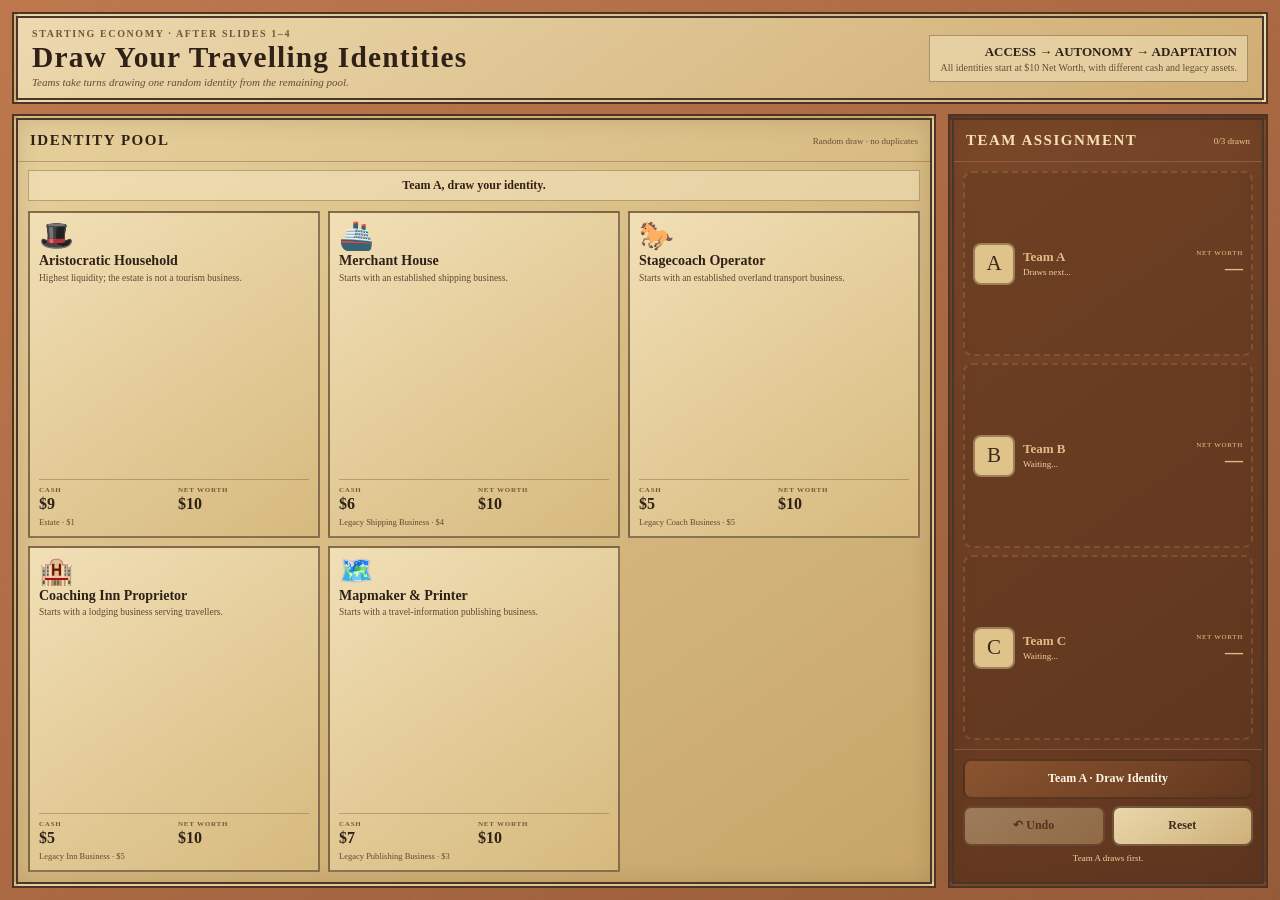
==== commit c08afdad: "Implement complete Tourismopoly game flow" ====
--- a/index.html
+++ b/index.html
@@ -3,719 +3,25 @@
 <head>
 <meta charset="utf-8" />
 <meta name="viewport" content="width=device-width,initial-scale=1" />
-<title>Tourismopoly — Past Era Board</title>
-<style>
-:root{
-  --ink:#2f2117;
-  --walnut:#4b3526;
-  --sage:#68705a;
-  --oxblood:#743f35;
-  --brass:#a57b38;
-}
-*{box-sizing:border-box}
-html,body{width:100%;height:100%;overflow:hidden}
-body{
-  margin:0;
-  background:#ece2cc;
-  font-family:Georgia,"Times New Roman",serif;
-  color:var(--ink);
-}
-.app-shell{
-  width:100vw;
-  height:100vh;
-  padding:10px;
-  display:flex;
-  gap:14px;
-  align-items:flex-start;
-  justify-content:center;
-  background:linear-gradient(145deg,#b47247,#935b39);
-  overflow:hidden;
-}
-.board-column{
-  height:calc(100vh - 20px);
-  aspect-ratio:1/1;
-  flex:0 0 auto;
-  min-width:0;
-}
-.side-column{
-  width:min(300px,24vw);
-  height:calc(100vh - 20px);
-  flex:0 0 auto;
-  min-width:250px;
-}
-
-/* BOARD */
-.board{
-  width:100%;
-  height:100%;
-  display:grid;
-  grid-template-columns:1.15fr 1.55fr 1.15fr;
-  grid-template-rows:1.15fr 1.55fr 1.15fr;
-  position:relative;
-  overflow:hidden;
-  border:9px double var(--walnut);
-  outline:2px solid #2f241b;
-  background:
-    radial-gradient(circle at 12% 18%,rgba(86,58,31,.22) 0 1px,transparent 2px),
-    radial-gradient(circle at 72% 11%,rgba(86,58,31,.15) 0 1.2px,transparent 2.2px),
-    radial-gradient(circle at 28% 82%,rgba(100,68,34,.16) 0 1px,transparent 2px),
-    radial-gradient(circle at 88% 68%,rgba(93,58,31,.16) 0 1.3px,transparent 2.4px),
-    repeating-linear-gradient(12deg,rgba(89,65,36,.035) 0 1px,transparent 1px 4px),
-    linear-gradient(135deg,#dec993 0%,#cdb174 48%,#dcc58c 100%);
-  box-shadow:
-    inset 0 0 55px rgba(64,42,21,.35),
-    inset 0 0 12px rgba(54,35,18,.24);
-}
-.board:before{
-  content:"";
-  position:absolute;inset:0;pointer-events:none;z-index:5;
-  background:radial-gradient(ellipse at center,transparent 56%,rgba(70,43,20,.20) 100%);
-}
-.board:after{
-  content:"";
-  position:absolute;inset:7px;border:1px solid rgba(66,45,28,.48);
-  pointer-events:none;z-index:6;
-}
-.tile,.center{
-  position:relative;min-width:0;
-  border:1px solid rgba(68,49,31,.72);
-  background:
-    radial-gradient(circle at 14% 22%,rgba(84,54,28,.10) 0 1px,transparent 2px),
-    radial-gradient(circle at 79% 68%,rgba(84,54,28,.08) 0 1px,transparent 2px),
-    repeating-linear-gradient(8deg,rgba(90,67,38,.025) 0 1px,transparent 1px 5px),
-    linear-gradient(145deg,rgba(238,219,171,.94),rgba(210,185,129,.93));
-  box-shadow:inset 0 0 22px rgba(75,50,25,.16),inset 0 0 2px rgba(54,35,18,.48);
-}
-.tile:after{
-  content:"";position:absolute;inset:5px;border:1px dashed rgba(83,60,35,.28);
-  pointer-events:none;
-}
-.tile-inner{
-  position:absolute;inset:9px;z-index:2;
-  display:flex;flex-direction:column;align-items:center;justify-content:center;text-align:center;
-}
-.asset{box-shadow:inset 0 9px 0 rgba(104,112,90,.9),inset 0 0 22px rgba(75,50,25,.16)}
-.chance{box-shadow:inset 0 9px 0 rgba(116,63,53,.9),inset 0 0 22px rgba(75,50,25,.16)}
-.opportunity{box-shadow:inset 0 9px 0 rgba(165,123,56,.9),inset 0 0 22px rgba(75,50,25,.16)}
-.start{box-shadow:inset 0 9px 0 rgba(75,53,38,.92),inset 0 0 22px rgba(75,50,25,.16)}
-.icon{font-size:clamp(24px,3vw,38px);line-height:1;margin-bottom:6px;filter:sepia(.55) saturate(.7)}
-.tile-title{
-  font-size:clamp(10px,1.2vw,15px);line-height:1.07;font-weight:700;
-  letter-spacing:.06em;text-transform:uppercase;color:#332419;
-}
-.tile-sub{
-  margin-top:5px;font-size:clamp(8px,.85vw,11px);font-style:italic;color:#655039;line-height:1.15;
-}
-.price-block{
-  margin-top:7px;padding-top:4px;width:72%;border-top:1px solid rgba(78,56,34,.42);
-}
-.price-label{
-  font-size:clamp(8px,.72vw,10px);letter-spacing:.12em;font-weight:700;color:#6f573a;
-}
-.price-value{
-  margin-top:1px;font-size:clamp(18px,2vw,28px);line-height:1;font-weight:800;color:#3b291c;
-}
-
-/* TOKEN ZONES */
-.token-zone{
-  position:absolute;
-  z-index:10;
-  left:8px;
-  bottom:8px;
-  display:flex;
-  gap:3px;
-  flex-wrap:wrap;
-  max-width:72px;
-}
-.token{
-  width:27px;height:27px;border-radius:50%;
-  display:flex;align-items:center;justify-content:center;
-  border:2px solid rgba(47,31,20,.75);
-  box-shadow:0 2px 4px rgba(47,31,20,.22);
-  font-size:14px;font-weight:800;
-  color:#fff8e8;
-  transition:transform .18s ease;
-}
-.token.a{background:#496f8f}
-.token.b{background:#7a568c}
-.token.c{background:#557855}
-.token.walking{animation:hop .34s ease}
-@keyframes hop{
-  0%{transform:translateY(0) scale(1)}
-  45%{transform:translateY(-8px) scale(1.08)}
-  100%{transform:translateY(0) scale(1)}
-}
-
-/* CENTER */
-.center{
-  grid-column:2;grid-row:2;margin:10px;overflow:visible;
-  display:flex;align-items:center;justify-content:center;text-align:center;
-  background:radial-gradient(circle at 50% 52%,rgba(244,231,194,.80),rgba(210,185,129,.74) 70%);
-  border:3px double rgba(72,50,30,.78);
-  box-shadow:inset 0 0 36px rgba(78,49,24,.20);
-}
-.center svg{position:absolute;inset:0;width:100%;height:100%;opacity:.17}
-.center-content{position:relative;z-index:2;width:100%;padding:12px 6px}
-.crest{font-size:13px;color:#7d5d2d;letter-spacing:.22em;margin-bottom:6px}
-.main-title{
-  display:block;width:100%;font-size:clamp(15px,2.2vw,25px);
-  font-weight:700;letter-spacing:0;line-height:1;white-space:nowrap;text-align:center;color:#493122;
-}
-.era{margin-top:9px;font-size:clamp(9px,1vw,12px);letter-spacing:.16em;text-transform:uppercase;color:#713e34}
-.rule{width:60%;height:1px;background:rgba(76,51,28,.55);margin:9px auto}
-.tagline{font-size:clamp(7px,.78vw,10px);letter-spacing:.08em;text-transform:uppercase;color:#5d4731}
-.stamp{display:inline-block;margin-top:8px;padding:3px 6px;border:1px solid rgba(115,62,49,.6);color:#7a4034;font-size:8px;letter-spacing:.08em;transform:rotate(2deg);opacity:.8}
-
-.go{grid-column:1;grid-row:1}
-.horse{grid-column:2;grid-row:1}
-.chance-one{grid-column:3;grid-row:1}
-.inn{grid-column:3;grid-row:2}
-.opportunity{grid-column:3;grid-row:3}
-.shipping{grid-column:2;grid-row:3}
-.chance-two{grid-column:1;grid-row:3}
-.guide{grid-column:1;grid-row:2}
-
-/* TEMPORARY DICE OVERLAY */
-.dice-overlay{
-  position:absolute;inset:0;z-index:30;
-  display:flex;align-items:center;justify-content:center;
-  background:rgba(71,48,29,.14);
-  opacity:0;visibility:hidden;
-  transition:opacity .22s ease,visibility .22s ease;
-  pointer-events:none;
-}
-.dice-overlay.show{opacity:1;visibility:visible}
-.dice-card{
-  display:flex;flex-direction:column;align-items:center;gap:8px;
-  padding:14px 18px 12px;
-  border-radius:14px;
-  border:2px solid rgba(65,42,25,.72);
-  background:rgba(241,225,186,.95);
-  box-shadow:0 7px 16px rgba(49,31,18,.24),inset 0 0 16px rgba(83,55,30,.12);
-}
-.die{
-  width:96px;height:96px;border-radius:14px;
-  display:flex;align-items:center;justify-content:center;
-  border:3px solid rgba(70,47,28,.72);
-  background:linear-gradient(145deg,#fff8eb,#e4d4b0);
-  font-size:64px;color:#3f2b1f;
-}
-.die.rolling{animation:shake .11s linear infinite alternate}
-@keyframes shake{
-  from{transform:rotate(-6deg) scale(.97)}
-  to{transform:rotate(6deg) scale(1.03)}
-}
-.roll-caption{
-  min-width:180px;
-  text-align:center;
-  font-size:15px;
-  font-weight:800;
-  letter-spacing:.05em;
-  color:#4a3121;
-}
-
-/* RIGHT SIDEBAR */
-.sidebar{
-  height:100%;
-  display:flex;
-  flex-direction:column;
-  gap:10px;
-}
-.roll-panel,.player-panel{
-  width:100%;
-  border-radius:12px;
-  border:3px solid rgba(66,35,21,.65);
-  box-shadow:inset 0 0 0 2px rgba(255,220,170,.10);
-}
-.roll-panel{
-  flex:0 0 auto;
-  padding:11px;
-  background:linear-gradient(145deg,#d8b875,#b98e4d);
-  color:#3a2519;
-}
-.turn-badge{
-  text-align:center;padding:7px 8px;background:#f2e3ba;
-  border:1px solid rgba(84,54,28,.45);
-  font-size:13px;letter-spacing:.07em;font-weight:700;
-}
-.roll-text{margin-top:8px;font-size:14px;font-weight:700;text-align:center}
-.roll-sub{margin-top:3px;font-size:10px;color:#644c36;text-align:center;line-height:1.25}
-.button-stack{display:grid;gap:7px;margin-top:9px}
-.game-btn{
-  min-height:40px;padding:8px 12px;border-radius:9px;
-  font-family:Georgia,"Times New Roman",serif;
-  font-size:14px;font-weight:700;letter-spacing:.03em;cursor:pointer;
-  color:#fff7e9;background:linear-gradient(145deg,#835030,#653a22);
-  border:2px solid rgba(79,44,24,.8);
-}
-.game-btn.secondary{
-  color:#3b2519;background:linear-gradient(145deg,#e8d7b1,#cfb180);
-  border:2px solid rgba(102,70,42,.55);
-}
-.game-btn:disabled{opacity:.45;cursor:not-allowed}
-
-.player-panel{
-  flex:1 1 auto;
-  min-height:0;
-  padding:10px;
-  background:linear-gradient(145deg,#7a4329,#5e301d);
-  overflow:hidden;
-}
-.panel-title{
-  margin:0 0 8px;color:#f5deb1;text-align:center;font-size:16px;letter-spacing:.11em;
-}
-.player-card{
-  margin-bottom:8px;padding:8px 8px 9px;border-radius:10px;
-  background:linear-gradient(145deg,#8d572f,#704322);
-  border:2px solid rgba(246,212,140,.18);
-  color:#fff1d0;
-}
-.player-card.active{outline:3px solid #f3cf6a;outline-offset:1px}
-.player-head{
-  display:grid;grid-template-columns:46px 1fr 24px;align-items:center;gap:7px;
-}
-.avatar{
-  width:46px;height:46px;border-radius:8px;
-  background:linear-gradient(145deg,#f0d59b,#cba160);
-  border:2px solid rgba(90,53,28,.6);
-  display:flex;align-items:center;justify-content:center;font-size:22px;
-}
-.player-info .team{font-weight:700;font-size:14px;line-height:1.1}
-.player-info .identity{margin-top:2px;font-size:10px;line-height:1.2;color:#ffe1b1}
-.pawn{font-size:21px;text-align:center}
-.networth-row{margin-top:6px;display:flex;align-items:flex-end;gap:6px}
-.currency{font-size:14px;font-weight:700;color:#f1c44f}
-.networth{font-size:25px;font-weight:800;line-height:1}
-.cash-row{margin-top:2px;font-size:10px;color:#ffddb2}
-
-@media(max-aspect-ratio: 4/3){
-  .side-column{width:260px;min-width:235px}
-}
-
-/* LANDING POPUP */
-.landing-modal{
-  position:absolute;
-  inset:0;
-  z-index:40;
-  display:flex;
-  align-items:center;
-  justify-content:center;
-  padding:18px;
-  background:rgba(48,31,18,.28);
-  opacity:0;
-  visibility:hidden;
-  pointer-events:none;
-  transition:opacity .2s ease,visibility .2s ease;
-}
-.landing-modal.show{
-  opacity:1;
-  visibility:visible;
-  pointer-events:auto;
-}
-.landing-card{
-  width:min(420px,72%);
-  border:6px double #4a3323;
-  background:
-    radial-gradient(circle at 15% 20%,rgba(85,57,31,.08) 0 1px,transparent 2px),
-    repeating-linear-gradient(10deg,rgba(91,68,39,.025) 0 1px,transparent 1px 5px),
-    linear-gradient(145deg,#f0dfb5,#d1b273);
-  box-shadow:0 14px 30px rgba(45,28,15,.28),inset 0 0 24px rgba(82,53,27,.18);
-  padding:18px 20px 16px;
-  text-align:center;
-  color:#352317;
-}
-.landing-eyebrow{
-  font-size:10px;
-  letter-spacing:.16em;
-  font-weight:700;
-  color:#7a5d39;
-  text-transform:uppercase;
-}
-.landing-icon{
-  font-size:42px;
-  margin:5px 0 4px;
-  filter:sepia(.45) saturate(.75);
-}
-.landing-title{
-  font-size:22px;
-  line-height:1.05;
-  font-weight:800;
-  letter-spacing:.04em;
-  text-transform:uppercase;
-}
-.landing-desc{
-  margin-top:7px;
-  font-size:12px;
-  line-height:1.35;
-  color:#614a34;
-  font-style:italic;
-}
-.landing-divider{
-  height:1px;
-  width:72%;
-  margin:12px auto;
-  background:rgba(76,52,31,.40);
-}
-.landing-price-label{
-  font-size:10px;
-  letter-spacing:.16em;
-  font-weight:700;
-  color:#705535;
-}
-.landing-price{
-  margin-top:2px;
-  font-size:38px;
-  line-height:1;
-  font-weight:900;
-  color:#3b291c;
-}
-.landing-balance{
-  margin-top:6px;
-  font-size:12px;
-  color:#5f4833;
-}
-.landing-actions{
-  display:flex;
-  gap:10px;
-  justify-content:center;
-  margin-top:15px;
-}
-.modal-btn{
-  min-width:112px;
-  min-height:42px;
-  padding:9px 16px;
-  border-radius:9px;
-  font-family:Georgia,"Times New Roman",serif;
-  font-size:14px;
-  font-weight:800;
-  cursor:pointer;
-  border:2px solid #5b3b25;
-}
-.modal-btn.primary{
-  color:#fff7e8;
-  background:linear-gradient(145deg,#7c4b2d,#60371f);
-}
-.modal-btn.secondary{
-  color:#3b281c;
-  background:linear-gradient(145deg,#ead7aa,#cfb175);
-}
-.modal-note{
-  margin-top:10px;
-  font-size:10px;
-  color:#765e43;
-}
-
-
-/* CHANCE / SITUATION CARD */
-.chance-card-ui{
-  width:min(440px,74%);
-  border:6px double #6f3d33;
-  background:
-    radial-gradient(circle at 18% 20%,rgba(112,61,50,.10) 0 1px,transparent 2px),
-    repeating-linear-gradient(8deg,rgba(91,68,39,.025) 0 1px,transparent 1px 5px),
-    linear-gradient(145deg,#f0dfb5,#d5b77e);
-}
-.chance-seal{
-  width:54px;height:54px;
-  margin:0 auto 8px;
-  border-radius:50%;
-  display:flex;align-items:center;justify-content:center;
-  background:#7a4034;
-  color:#f6e3b6;
-  border:3px double #4e2c25;
-  font-size:24px;
-  box-shadow:inset 0 0 10px rgba(54,28,22,.25);
-}
-.chance-heading{
-  font-size:11px;
-  font-weight:800;
-  letter-spacing:.18em;
-  color:#7a4034;
-  text-transform:uppercase;
-}
-.chance-title{
-  margin-top:7px;
-  font-size:22px;
-  line-height:1.08;
-  font-weight:800;
-  color:#3d291d;
-}
-.chance-story{
-  margin-top:10px;
-  font-size:13px;
-  line-height:1.4;
-  color:#5f4935;
-  font-style:italic;
-}
-.chance-effect-box{
-  margin:14px auto 0;
-  width:82%;
-  padding:10px 12px;
-  border-top:1px solid rgba(79,52,31,.35);
-  border-bottom:1px solid rgba(79,52,31,.35);
-}
-.chance-effect-label{
-  font-size:9px;
-  letter-spacing:.16em;
-  font-weight:800;
-  color:#78583a;
-}
-.chance-effect{
-  margin-top:3px;
-  font-size:30px;
-  line-height:1;
-  font-weight:900;
-  color:#3a281c;
-}
-.chance-sector{
-  margin-top:5px;
-  font-size:11px;
-  color:#6a523b;
-}
-
-
-/* OTHER LANDING POPUPS */
-.fee-card-ui{border-color:#5f432e}
-.own-card-ui{border-color:#68705a}
-.opportunity-card-ui{border-color:#a57b38}
-.start-card-ui{border-color:#4b3526}
-
-.popup-badge{
-  display:inline-block;
-  margin-bottom:8px;
-  padding:5px 9px;
-  border:1px solid rgba(70,48,29,.45);
-  background:rgba(248,235,200,.55);
-  font-size:10px;
-  font-weight:800;
-  letter-spacing:.14em;
-  text-transform:uppercase;
-}
-.fee-amount{
-  margin-top:3px;
-  font-size:38px;
-  line-height:1;
-  font-weight:900;
-}
-.transfer-line{
-  margin-top:7px;
-  font-size:12px;
-  color:#624b35;
-}
-.special-note{
-  margin:9px auto 0;
-  width:88%;
-  padding:7px 9px;
-  border:1px dashed rgba(117,76,40,.45);
-  background:rgba(244,224,181,.45);
-  font-size:10px;
-  line-height:1.3;
-  color:#684d31;
-}
-.success-mark{
-  width:52px;height:52px;
-  margin:0 auto 8px;
-  border-radius:50%;
-  display:flex;align-items:center;justify-content:center;
-  background:#68705a;
-  color:#f8eed3;
-  border:3px double #46503d;
-  font-size:25px;
-  font-weight:900;
-}
-.opportunity-mark{
-  width:54px;height:54px;
-  margin:0 auto 8px;
-  border-radius:50%;
-  display:flex;align-items:center;justify-content:center;
-  background:#a57b38;
-  color:#fff0c2;
-  border:3px double #735522;
-  font-size:26px;
-}
-.start-mark{
-  width:54px;height:54px;
-  margin:0 auto 8px;
-  border-radius:50%;
-  display:flex;align-items:center;justify-content:center;
-  background:#4b3526;
-  color:#f7e2b7;
-  border:3px double #2f241b;
-  font-size:25px;
-}
-.owner-line{
-  margin-top:6px;
-  font-size:12px;
-  font-weight:700;
-  color:#583e2b;
-}
-
-
-/* SINGLE-FILE IDENTITY DRAW SCREEN */
-#setupScreen{
-  position:absolute;
-  inset:0;
-  z-index:100;
-  background:
-    radial-gradient(circle at 14% 18%,rgba(76,48,27,.08) 0 1px,transparent 2px),
-    repeating-linear-gradient(12deg,rgba(76,48,27,.025) 0 1px,transparent 1px 5px),
-    linear-gradient(145deg,#bf784e,#965b39);
-  padding:12px;
-  display:grid;
-  grid-template-rows:auto minmax(0,1fr);
-  gap:10px;
-}
-#setupScreen.hidden{display:none}
-.setup-topbar{
-  min-height:74px;
-  display:flex;
-  justify-content:space-between;
-  align-items:center;
-  gap:14px;
-  padding:10px 14px;
-  border:6px double var(--walnut);
-  background:linear-gradient(145deg,#ecd9ae,#cfac72);
-}
-.setup-kicker{font-size:10px;font-weight:700;letter-spacing:.16em;text-transform:uppercase;color:#745638}
-.setup-title{margin-top:2px;font-size:clamp(22px,2.3vw,32px);font-weight:800;letter-spacing:.04em}
-.setup-subtitle{margin-top:2px;font-size:11px;color:#654d35;font-style:italic}
-.setup-quest{
-  max-width:330px;
-  padding:8px 10px;
-  border:1px solid rgba(77,52,31,.4);
-  background:rgba(245,231,194,.5);
-  text-align:right;
-}
-.setup-quest strong{display:block;font-size:13px}
-.setup-quest span{display:block;margin-top:2px;font-size:10px;color:#654e37}
-.setup-main{
-  min-height:0;
-  display:grid;
-  grid-template-columns:minmax(0,1fr) 320px;
-  gap:12px;
-}
-.setup-pool,.setup-side{
-  min-width:0;
-  min-height:0;
-  border:6px double var(--walnut);
-  background:linear-gradient(145deg,#e6cf9a,#c7a568);
-  box-shadow:inset 0 0 22px rgba(63,40,22,.16);
-}
-.setup-pool{display:grid;grid-template-rows:auto auto minmax(0,1fr)}
-.setup-head{
-  min-height:42px;
-  padding:8px 12px;
-  display:flex;
-  justify-content:space-between;
-  align-items:center;
-  gap:10px;
-  border-bottom:1px solid rgba(76,52,31,.3);
-}
-.setup-head h2{margin:0;font-size:15px;letter-spacing:.1em}
-.setup-head span{font-size:9px;color:#684f36}
-.setup-banner{
-  margin:8px 10px 0;
-  padding:7px 10px;
-  border:1px solid rgba(77,52,31,.35);
-  background:rgba(247,233,197,.5);
-  text-align:center;
-  font-size:12px;
-  font-weight:800;
-}
-.setup-cards{
-  min-height:0;
-  padding:10px;
-  display:grid;
-  grid-template-columns:repeat(3,minmax(0,1fr));
-  grid-template-rows:repeat(2,minmax(0,1fr));
-  gap:8px;
-}
-.setup-card{
-  position:relative;
-  min-width:0;
-  min-height:0;
-  padding:9px;
-  border:2px solid rgba(70,48,29,.6);
-  background:linear-gradient(145deg,#f1dfb6,#d6b97d);
-  display:grid;
-  grid-template-rows:auto auto 1fr auto;
-}
-.setup-card.selected{outline:4px solid #8e6636;outline-offset:1px}
-.setup-card.dim{opacity:.4}
-.setup-tag{
-  position:absolute;top:7px;right:7px;width:28px;height:28px;border-radius:50%;
-  display:none;align-items:center;justify-content:center;
-  background:#5c3722;color:#f8e6bf;border:2px solid rgba(47,31,20,.55);
-  font-size:11px;font-weight:800;
-}
-.setup-card.selected .setup-tag{display:flex}
-.setup-icon{font-size:28px;line-height:1}
-.setup-role{margin-top:4px;font-size:14px;font-weight:800;line-height:1.05}
-.setup-desc{margin-top:4px;font-size:9.5px;line-height:1.22;color:#5f4933}
-.setup-stats{
-  margin-top:6px;padding-top:6px;border-top:1px solid rgba(79,55,33,.3);
-  display:grid;grid-template-columns:1fr 1fr;gap:4px 8px;
-}
-.setup-stat label{display:block;font-size:7px;letter-spacing:.11em;font-weight:800;color:#765a39}
-.setup-stat strong{display:block;margin-top:1px;font-size:16px}
-.setup-legacy{grid-column:1/-1;font-size:8.5px;color:#624a33}
-.setup-side{
-  display:grid;
-  grid-template-rows:auto minmax(0,1fr) auto;
-  background:linear-gradient(145deg,#7a4728,#5f351f);
-  color:#f8e7c3;
-}
-.setup-side .setup-head{border-bottom-color:rgba(246,221,178,.18)}
-.setup-side .setup-head h2{color:#f7e1b6}
-.setup-side .setup-head span{color:#e8c990}
-.setup-selected{
-  min-height:0;padding:9px;display:grid;grid-template-rows:repeat(3,minmax(0,1fr));gap:7px;
-}
-.setup-slot{
-  padding:8px;border-radius:9px;background:linear-gradient(145deg,#8c572f,#704322);
-  border:2px solid rgba(246,212,140,.16);
-  display:grid;grid-template-columns:42px minmax(0,1fr) auto;gap:8px;align-items:center;
-}
-.setup-slot.empty{background:rgba(93,56,31,.35);border-style:dashed;color:#e0bd86}
-.setup-slot-icon{
-  width:42px;height:42px;border-radius:8px;display:flex;align-items:center;justify-content:center;
-  background:#e0c38a;color:#3d281b;border:2px solid rgba(74,48,29,.45);font-size:21px;
-}
-.setup-slot-name{font-size:13px;font-weight:800}
-.setup-slot-role{margin-top:2px;font-size:9px;line-height:1.17;color:#f0cf9e}
-.setup-slot-worth{text-align:right}
-.setup-slot-worth label{display:block;font-size:7px;letter-spacing:.1em;color:#e7c58b}
-.setup-slot-worth strong{display:block;margin-top:1px;font-size:18px}
-.setup-controls{
-  padding:9px;border-top:1px solid rgba(247,222,178,.18);
-  display:grid;grid-template-columns:1fr 1fr;gap:7px;
-}
-.setup-btn{
-  width:100%;min-width:0;min-height:40px;padding:8px 9px;border-radius:8px;
-  border:2px solid rgba(76,46,25,.72);
-  font-family:Georgia,"Times New Roman",serif;font-size:12px;line-height:1.15;font-weight:800;cursor:pointer;
-}
-.setup-btn.primary{color:#fff6e4;background:linear-gradient(145deg,#8a542f,#63381f)}
-.setup-btn.secondary{color:#3b291d;background:linear-gradient(145deg,#ead7ac,#ceb078)}
-.setup-btn.full{grid-column:1/-1}
-.setup-btn:disabled{opacity:.42;cursor:not-allowed}
-.setup-status{
-  grid-column:1/-1;text-align:center;font-size:9px;line-height:1.2;color:#f1d29b;min-height:20px;
-}
-
-</style>
+<title>Tourismopoly</title>
+<link rel="stylesheet" href="css/styles.css" />
+<!-- Deferred scripts share scope and execute in dependency order. -->
+<script defer src="js/data.js"></script>
+<script defer src="js/state.js"></script>
+<script defer src="js/setup.js"></script>
+<script defer src="js/game.js"></script>
+<script defer src="js/ui.js"></script>
 </head>
-
 <body>
 <div id="setupScreen">
   <header class="setup-topbar">
     <div>
-      <div class="setup-kicker">Past Era · Europe c.1825</div>
+      <div class="setup-kicker">Starting Economy · After slides 1–4</div>
       <div class="setup-title">Draw Your Travelling Identities</div>
       <div class="setup-subtitle">Teams take turns drawing one random identity from the remaining pool.</div>
     </div>
     <div class="setup-quest">
-      <strong>QUEST 1 · BUILD YOUR TRAVEL FORTUNE</strong>
+      <strong>ACCESS → AUTONOMY → ADAPTATION</strong>
       <span>All identities start at $10 Net Worth, with different cash and legacy assets.</span>
     </div>
   </header>
@@ -737,961 +43,38 @@
       </div>
       <div class="setup-selected" id="setupSelected"></div>
       <div class="setup-controls">
-        <button class="setup-btn primary full" id="setupDrawBtn" type="button">🎲 Team A · Draw Identity</button>
+        <button class="setup-btn primary full" id="setupDrawBtn" type="button">Team A · Draw Identity</button>
         <button class="setup-btn secondary" id="setupUndoBtn" type="button" disabled>↶ Undo</button>
         <button class="setup-btn secondary" id="setupResetBtn" type="button">Reset</button>
-        <button class="setup-btn primary full" id="setupConfirmBtn" type="button" disabled>Confirm &amp; Start Game</button>
         <div class="setup-status" id="setupStatus">Team A draws first.</div>
       </div>
     </aside>
   </main>
 </div>
 
-<div class="app-shell">
-  <div class="board-column">
-    <div class="board" id="board">
-      <div class="tile start go" data-index="0">
-        <div class="tile-inner"><div class="icon">🚩</div><div class="tile-title">Begin Your Grand Tour</div><div class="tile-sub">Europe · c.1825</div></div>
-        <div class="token-zone"></div>
-      </div>
 
-      <div class="tile asset horse" data-index="1">
-        <div class="tile-inner"><div class="icon">🐎</div><div class="tile-title">Horse &amp; Carriage</div><div class="tile-sub">Established overland transport</div><div class="price-block"><div class="price-label">PRICE</div><div class="price-value">$3</div></div></div>
-        <div class="token-zone"></div>
-      </div>
-
-      <div class="tile chance chance-one" data-index="2">
-        <div class="tile-inner"><div class="icon">✉️</div><div class="tile-title">Chance</div><div class="tile-sub">Situation Card</div></div>
-        <div class="token-zone"></div>
-      </div>
-
-      <div class="tile asset inn" data-index="3">
-        <div class="tile-inner"><div class="icon">🏨</div><div class="tile-title">Inn &amp; Accommodation</div><div class="tile-sub">Lodging along major routes</div><div class="price-block"><div class="price-label">PRICE</div><div class="price-value">$3</div></div></div>
-        <div class="token-zone"></div>
-      </div>
-
-      <div class="tile opportunity" data-index="4">
-        <div class="tile-inner"><div class="icon">💰</div><div class="tile-title">Business Opportunity</div><div class="tile-sub">+$1 Cash</div></div>
-        <div class="token-zone"></div>
-      </div>
-
-      <div class="tile asset shipping" data-index="5">
-        <div class="tile-inner"><div class="icon">🚢</div><div class="tile-title">Passenger Shipping</div><div class="tile-sub">Sea routes &amp; passenger movement</div><div class="price-block"><div class="price-label">PRICE</div><div class="price-value">$4</div></div></div>
-        <div class="token-zone"></div>
-      </div>
-
-      <div class="tile chance chance-two" data-index="6">
-        <div class="tile-inner"><div class="icon">✉️</div><div class="tile-title">Chance</div><div class="tile-sub">Situation Card</div></div>
-        <div class="token-zone"></div>
-      </div>
-
-      <div class="tile asset guide" data-index="7">
-        <div class="tile-inner"><div class="icon">🗺️</div><div class="tile-title">Travel Guide &amp; Information</div><div class="tile-sub">Maps, guides &amp; printed knowledge</div><div class="price-block"><div class="price-label">PRICE</div><div class="price-value">$2</div></div></div>
-        <div class="token-zone"></div>
-      </div>
-
-      <div class="center">
-        <svg viewBox="0 0 400 400" aria-hidden="true">
-          <circle cx="200" cy="200" r="135" fill="none" stroke="#583c27" stroke-width="1.5"/>
-          <circle cx="200" cy="200" r="105" fill="none" stroke="#583c27" stroke-width="1" stroke-dasharray="4 8"/>
-          <path d="M50 245 C110 180,145 285,220 205 S330 135,365 215" fill="none" stroke="#583c27" stroke-width="2"/>
-          <path d="M200 58 L218 182 L342 200 L218 218 L200 342 L182 218 L58 200 L182 182 Z" fill="none" stroke="#735631" stroke-width="1.4"/>
-        </svg>
-        <div class="center-content">
-          <div class="crest">✦ ❖ ✦</div>
-          <div class="main-title">TOURISMOPOLY</div>
-          <div class="era">Europe · 1825</div>
-          <div class="rule"></div>
-          <div class="tagline">Travel · Trade · Fortune</div>
-          <div class="stamp">GRAND TOUR EDITION</div>
-        </div>
-      </div>
-
-
-      <div class="landing-modal" id="landingModal" aria-live="polite">
-        <div class="landing-card">
-          <div class="landing-eyebrow" id="landingEyebrow">UNOWNED PROPERTY</div>
-          <div class="landing-icon" id="landingIcon">🐎</div>
-          <div class="landing-title" id="landingTitle">Horse &amp; Carriage</div>
-          <div class="landing-desc" id="landingDesc">Established overland transport</div>
-          <div class="landing-divider"></div>
-          <div class="landing-price-label">PRICE</div>
-          <div class="landing-price" id="landingPrice">$3</div>
-          <div class="landing-balance" id="landingBalance">Team A Cash · $9</div>
-          <div class="landing-actions">
-            <button class="modal-btn primary" id="buyBtn" type="button">BUY</button>
-            <button class="modal-btn secondary" id="passBtn" type="button">PASS</button>
-          </div>
-          <div class="modal-note">Resolve this landing before the next team begins.</div>
-        </div>
-      </div>
-
-
-      <div class="landing-modal" id="chanceModal" aria-live="polite">
-        <div class="landing-card chance-card-ui">
-          <div class="chance-seal">✉</div>
-          <div class="chance-heading">Chance · Situation Card</div>
-          <div class="chance-title" id="chanceTitle">A Situation Unfolds</div>
-          <div class="chance-story" id="chanceStory">Something unexpected has happened during your journey.</div>
-          <div class="chance-effect-box">
-            <div class="chance-effect-label">EFFECT</div>
-            <div class="chance-effect" id="chanceEffect">$0</div>
-            <div class="chance-sector" id="chanceSector">No direct effect on your current portfolio.</div>
-          </div>
-          <div class="landing-actions">
-            <button class="modal-btn primary" id="chanceContinueBtn" type="button">CONTINUE</button>
-          </div>
-          <div class="modal-note">Rule: Beneficial = +$1 · Harmful = −$1 · Not relevant = $0</div>
-        </div>
-      </div>
-
-
-      <div class="landing-modal" id="feeModal" aria-live="polite">
-        <div class="landing-card fee-card-ui">
-          <div class="popup-badge">Owned Property</div>
-          <div class="landing-icon" id="feeIcon">🏨</div>
-          <div class="landing-title" id="feeTitle">Inn &amp; Accommodation</div>
-          <div class="owner-line" id="feeOwner">Owned by Team B</div>
-          <div class="landing-desc">You used another team’s tourism business.</div>
-          <div class="landing-divider"></div>
-          <div class="landing-price-label">LANDING FEE</div>
-          <div class="fee-amount" id="feeAmount">$1</div>
-          <div class="transfer-line" id="feeTransfer">Team A pays Team B.</div>
-          <div class="special-note" id="feeSpecialNote" hidden></div>
-          <div class="landing-actions">
-            <button class="modal-btn primary" id="payFeeBtn" type="button">PAY FEE</button>
-          </div>
-        </div>
-      </div>
-
-      <div class="landing-modal" id="ownModal" aria-live="polite">
-        <div class="landing-card own-card-ui">
-          <div class="success-mark">✓</div>
-          <div class="popup-badge">Your Business</div>
-          <div class="landing-title" id="ownTitle">Horse &amp; Carriage</div>
-          <div class="landing-desc" id="ownDesc">You landed on your own tourism business.</div>
-          <div class="landing-divider"></div>
-
-          <div id="upgradeOffer">
-            <div class="landing-price-label">UPGRADE COST</div>
-            <div class="landing-price">$1</div>
-            <div class="landing-balance" id="upgradeBenefit">Future visitors will pay a higher landing fee.</div>
-            <div class="landing-actions">
-              <button class="modal-btn primary" id="upgradeBtn" type="button">UPGRADE</button>
-              <button class="modal-btn secondary" id="keepBtn" type="button">KEEP AS IS</button>
-            </div>
-          </div>
-
-          <div id="alreadyUpgraded" hidden>
-            <div class="landing-price-label">BUSINESS STATUS</div>
-            <div class="landing-price">UPGRADED</div>
-            <div class="landing-balance">This business has already reached its Past Era upgrade limit.</div>
-            <div class="landing-actions">
-              <button class="modal-btn primary" id="ownContinueBtn" type="button">CONTINUE</button>
-            </div>
-          </div>
-        </div>
-      </div>
-
-      <div class="landing-modal" id="opportunityModal" aria-live="polite">
-        <div class="landing-card opportunity-card-ui">
-          <div class="opportunity-mark">💰</div>
-          <div class="popup-badge">Business Opportunity</div>
-          <div class="landing-title">A Profitable Opportunity Appears</div>
-          <div class="landing-desc">Your tourism activities benefit from a small commercial opportunity.</div>
-          <div class="landing-divider"></div>
-          <div class="landing-price-label">CASH GAIN</div>
-          <div class="landing-price">+$1</div>
-          <div class="landing-balance" id="opportunityBalance">Team A Cash · $10</div>
-          <div class="landing-actions">
-            <button class="modal-btn primary" id="opportunityContinueBtn" type="button">COLLECT &amp; CONTINUE</button>
-          </div>
-        </div>
-      </div>
-
-      <div class="landing-modal" id="startModal" aria-live="polite">
-        <div class="landing-card start-card-ui">
-          <div class="start-mark">🚩</div>
-          <div class="popup-badge">Grand Tour Payday</div>
-          <div class="landing-title">Another Circuit Complete</div>
-          <div class="landing-desc">You have passed or landed on GO and completed another circuit of the travel market.</div>
-          <div class="landing-divider"></div>
-          <div class="landing-price-label">COLLECT</div>
-          <div class="landing-price">+$1</div>
-          <div class="landing-balance" id="startBalance">Payday has been added to your cash balance.</div>
-          <div class="landing-actions">
-            <button class="modal-btn primary" id="startContinueBtn" type="button">COLLECT &amp; CONTINUE</button>
-          </div>
-        </div>
-      </div>
-
-      <div class="dice-overlay" id="diceOverlay">
-        <div class="dice-card">
-          <div class="die" id="die">⚀</div>
-          <div class="roll-caption" id="rollCaption">TEAM A ROLLING...</div>
-        </div>
-      </div>
-    </div>
-  </div>
-
-  <div class="side-column">
-    <div class="sidebar">
-      <div style="display:flex;justify-content:flex-end;margin-bottom:6px">
-        <button id="changeSetupBtn" type="button" class="game-btn secondary" style="min-height:32px;padding:5px 8px;font-size:10px">Change Identities</button>
-      </div>
-      <section class="roll-panel">
-        <div class="turn-badge" id="turnBadge">TEAM A'S TURN</div>
-        <div class="roll-text" id="statusText">Ready to roll</div>
-        <div class="roll-sub" id="statusSub">The dice appears briefly, your traveller moves, then the landing popup resolves the turn.</div>
-        <div class="button-stack">
-          <button class="game-btn" id="rollBtn" type="button">🎲 Roll Dice</button>
-          <button class="game-btn secondary" id="nextBtn" type="button" disabled>Next Team</button>
-        </div>
-      </section>
-
-      <aside class="player-panel">
-        <h2 class="panel-title">PLAYERS</h2>
-        <div id="dynamicPlayers"></div></aside>
-    </div>
-  </div>
-</div>
-
-<script>
-(() => {
-  const identityPool = [
-    {key:"aristocrat",icon:"🎩",name:"Aristocratic Household",cash:9,legacy:"Estate · $1",legacyValue:1,sector:null,desc:"Highest liquidity, but the estate is not a tourism business."},
-    {key:"merchant",icon:"🚢",name:"Merchant House",cash:6,legacy:"Legacy Shipping · $4",legacyValue:4,sector:"shipping",desc:"Starts with an established shipping business."},
-    {key:"stagecoach",icon:"🐎",name:"Stagecoach Operator",cash:5,legacy:"Legacy Coach · $5",legacyValue:5,sector:"road",desc:"Starts with an established overland transport business."},
-    {key:"innkeeper",icon:"🏨",name:"Coaching Inn Proprietor",cash:5,legacy:"Legacy Inn · $5",legacyValue:5,sector:"accommodation",desc:"Starts with a lodging business serving travellers."},
-    {key:"mapmaker",icon:"🗺️",name:"Mapmaker & Printer",cash:7,legacy:"Legacy Publishing · $3",legacyValue:3,sector:"information",desc:"Starts with a travel-information publishing business."}
-  ];
-  const setupTeams = ["Team A","Team B","Team C"];
-  let setupSelected = [];
-
-  const setupScreen = document.getElementById("setupScreen");
-  const setupCards = document.getElementById("setupCards");
-  const setupSelectedEl = document.getElementById("setupSelected");
-  const setupDrawBtn = document.getElementById("setupDrawBtn");
-  const setupUndoBtn = document.getElementById("setupUndoBtn");
-  const setupResetBtn = document.getElementById("setupResetBtn");
-  const setupConfirmBtn = document.getElementById("setupConfirmBtn");
-  const setupPickStatus = document.getElementById("setupPickStatus");
-  const setupBanner = document.getElementById("setupBanner");
-  const setupStatus = document.getElementById("setupStatus");
-
-  function renderSetupCards(){
-    setupCards.innerHTML = identityPool.map((x,idx)=>{
-      const teamIdx = setupSelected.findIndex(s=>s.index===idx);
-      const chosen = teamIdx >= 0;
-      return `<article class="setup-card ${chosen?"selected":""}">
-        <div class="setup-tag">${chosen?String.fromCharCode(65+teamIdx):""}</div>
-        <div class="setup-icon">${x.icon}</div>
-        <div class="setup-role">${x.name}</div>
-        <div class="setup-desc">${x.desc}</div>
-        <div class="setup-stats">
-          <div class="setup-stat"><label>CASH</label><strong>$${x.cash}</strong></div>
-          <div class="setup-stat"><label>NET WORTH</label><strong>$10</strong></div>
-          <div class="setup-legacy">${x.legacy}</div>
-        </div>
-      </article>`;
-    }).join("");
-  }
-
-  function renderSetupSelection(){
-    setupSelectedEl.innerHTML = setupTeams.map((team,i)=>{
-      const entry = setupSelected[i];
-      if(!entry){
-        return `<div class="setup-slot empty">
-          <div class="setup-slot-icon">${String.fromCharCode(65+i)}</div>
-          <div><div class="setup-slot-name">${team}</div><div class="setup-slot-role">${i===setupSelected.length?"Draws next...":"Waiting..."}</div></div>
-          <div class="setup-slot-worth"><label>NET WORTH</label><strong>$10</strong></div>
-        </div>`;
-      }
-      const x = identityPool[entry.index];
-      return `<div class="setup-slot">
-        <div class="setup-slot-icon">${x.icon}</div>
-        <div><div class="setup-slot-name">${team}</div><div class="setup-slot-role">${x.name}<br>Cash $${x.cash} · ${x.legacy}</div></div>
-        <div class="setup-slot-worth"><label>NET WORTH</label><strong>$10</strong></div>
-      </div>`;
-    }).join("");
-
-    const ready = setupSelected.length===3;
-    setupDrawBtn.disabled = ready;
-    setupUndoBtn.disabled = setupSelected.length===0;
-    setupConfirmBtn.disabled = !ready;
-
-    if(ready){
-      setupPickStatus.textContent = "3/3 drawn";
-      setupBanner.textContent = "All teams have drawn. Confirm to begin.";
-      setupDrawBtn.textContent = "✓ All Teams Drawn";
-    } else {
-      setupPickStatus.textContent = `${setupSelected.length}/3 drawn`;
-      setupBanner.textContent = `${setupTeams[setupSelected.length]}, draw your identity.`;
-      setupDrawBtn.textContent = `🎲 ${setupTeams[setupSelected.length]} · Draw Identity`;
-    }
-  }
-
-  function setupDraw(){
-    if(setupSelected.length>=3) return;
-    const used = new Set(setupSelected.map(s=>s.index));
-    const available = identityPool.map((_,i)=>i).filter(i=>!used.has(i));
-    const index = available[Math.floor(Math.random()*available.length)];
-    setupSelected.push({index});
-    setupStatus.textContent = `${setupTeams[setupSelected.length-1]} drew ${identityPool[index].name}.`;
-    renderSetupCards();
-    renderSetupSelection();
-  }
-
-  function setupUndo(){
-    if(!setupSelected.length) return;
-    const removed=setupSelected.pop();
-    setupStatus.textContent = `${identityPool[removed.index].name} returned to the pool.`;
-    renderSetupCards();
-    renderSetupSelection();
-  }
-
-  function setupReset(){
-    setupSelected=[];
-    setupStatus.textContent="Team A draws first.";
-    renderSetupCards();
-    renderSetupSelection();
-  }
-
-  const fallbackSetup = [
-    {teamIndex:0,teamName:"Team A",roleKey:"aristocrat",roleName:"Aristocratic Household",icon:"🎩",cash:9,netWorth:10,legacy:"Estate · $1",legacyValue:1,sector:null},
-    {teamIndex:1,teamName:"Team B",roleKey:"merchant",roleName:"Merchant House",icon:"🚢",cash:6,netWorth:10,legacy:"Legacy Shipping · $4",legacyValue:4,sector:"shipping"},
-    {teamIndex:2,teamName:"Team C",roleKey:"stagecoach",roleName:"Stagecoach Operator",icon:"🐎",cash:5,netWorth:10,legacy:"Legacy Coach · $5",legacyValue:5,sector:"road"}
-  ];
-  let setup = fallbackSetup.map(x => ({...x}));
-  let teamNames = setup.map(x => x.teamName.toUpperCase());
-  const faces = ["⚀","⚁","⚂","⚃","⚄","⚅"];
-  const tileNames = [
-    "Begin Your Grand Tour",
-    "Horse & Carriage",
-    "Chance",
-    "Inn & Accommodation",
-    "Business Opportunity",
-    "Passenger Shipping",
-    "Chance",
-    "Travel Guide & Information"
-  ];
-
-  const positions = [0,0,0];
-  const cash = setup.map(x => Number(x.cash) || 0);
-  const properties = {
-    1:{name:"Horse & Carriage",icon:"🐎",desc:"Established overland transport",price:3,sector:"road"},
-    3:{name:"Inn & Accommodation",icon:"🏨",desc:"Lodging along major routes",price:3,sector:"accommodation"},
-    5:{name:"Passenger Shipping",icon:"🚢",desc:"Sea routes & passenger movement",price:4,sector:"shipping"},
-    7:{name:"Travel Guide & Information",icon:"🗺️",desc:"Maps, guides & printed knowledge",price:2,sector:"information"}
-  };
-  const owners = {};
-  const upgraded = {};
-  const chanceCards = [
-    {
-      title:"Heavy Rain Damages Major Roads",
-      story:"Poor road conditions disrupt overland journeys and delay coaches across the region.",
-      sectorEffects:{
-        road:{value:-1,reason:"Road damage slows coach travel and reduces demand."},
-        accommodation:{value:1,reason:"Delayed travellers need to stay overnight, increasing lodging demand."}
-      },
-      neutralReason:"No change to your business."
-    },
-    {
-      title:"Storm Disrupts Sea Travel",
-      story:"Rough weather delays departures and interrupts passenger shipping at the ports.",
-      sectorEffects:{
-        shipping:{value:-1,reason:"Rough seas delay passenger journeys and reduce shipping activity."},
-        accommodation:{value:1,reason:"Stranded travellers need extra nights of accommodation."}
-      },
-      neutralReason:"No change to your business."
-    },
-    {
-      title:"Major Festival Attracts Visitors",
-      story:"A popular festival draws extra visitors and raises demand for travel-related services.",
-      sectorEffects:{
-        road:{value:1,reason:"More visitors need transport to and around the destination."},
-        accommodation:{value:1,reason:"More visitors increase demand for places to stay."},
-        shipping:{value:1,reason:"Visitors arriving by sea increase passenger traffic."},
-        information:{value:1,reason:"More travellers need maps, guides and local information."}
-      },
-      neutralReason:"No change to your business."
-    },
-    {
-      title:"Improved Roads Speed Up Travel",
-      story:"Road improvements make overland travel faster and easier across major routes.",
-      sectorEffects:{
-        road:{value:1,reason:"Better roads make coach travel faster and more attractive."},
-        accommodation:{value:-1,reason:"Faster journeys reduce the need for overnight stops."},
-        shipping:{value:-1,reason:"Some travellers switch from sea routes to improved land routes."}
-      },
-      neutralReason:"No change to your business."
-    },
-    {
-      title:"Port Expansion Boosts Passenger Traffic",
-      story:"Expanded port capacity allows more travellers to arrive and depart by sea.",
-      sectorEffects:{
-        shipping:{value:1,reason:"Greater port capacity brings more passenger traffic by sea."},
-        information:{value:1,reason:"More arrivals increase demand for maps and travel guidance."}
-      },
-      neutralReason:"No change to your business."
-    },
-    {
-      title:"Travel Information Becomes Outdated",
-      story:"Route details and printed travel information are no longer fully accurate.",
-      sectorEffects:{
-        information:{value:-1,reason:"Outdated routes and details make your guides less useful to travellers."}
-      },
-      neutralReason:"No change to your business."
-    }
-  ];
-  let currentTeam = 0;
-  let busy = false;
-
-  const board = document.getElementById("board");
-  const overlay = document.getElementById("diceOverlay");
-  const die = document.getElementById("die");
-  const rollCaption = document.getElementById("rollCaption");
-  const rollBtn = document.getElementById("rollBtn");
-  const nextBtn = document.getElementById("nextBtn");
-  const turnBadge = document.getElementById("turnBadge");
-  const statusText = document.getElementById("statusText");
-  const statusSub = document.getElementById("statusSub");
-  const playerPanel = document.getElementById("dynamicPlayers");
-  playerPanel.innerHTML = setup.map((p,i)=>`
-    <div class="player-card ${i===0?"active":""}" data-team="${i}">
-      <div class="player-head">
-        <div class="avatar">${p.icon}</div>
-        <div class="player-info">
-          <div class="team">${p.teamName}</div>
-          <div class="identity">${p.roleName}</div>
-        </div>
-        <div class="pawn">${["🔵","🟣","🟢"][i]}</div>
-      </div>
-      <div class="networth-row"><div class="currency">$</div><div class="networth">${p.netWorth}</div></div>
-      <div class="cash-row">Cash · $${cash[i]}</div>
-      <div class="cash-row">Legacy · ${p.legacy}</div>
-    </div>
-  `).join("");
-  const cards = [...document.querySelectorAll(".player-card")];
-  const tiles = [...document.querySelectorAll(".tile[data-index]")];
-  const landingModal = document.getElementById("landingModal");
-  const landingEyebrow = document.getElementById("landingEyebrow");
-  const landingIcon = document.getElementById("landingIcon");
-  const landingTitle = document.getElementById("landingTitle");
-  const landingDesc = document.getElementById("landingDesc");
-  const landingPrice = document.getElementById("landingPrice");
-  const landingBalance = document.getElementById("landingBalance");
-  const buyBtn = document.getElementById("buyBtn");
-  const passBtn = document.getElementById("passBtn");
-  const chanceModal = document.getElementById("chanceModal");
-  const chanceTitle = document.getElementById("chanceTitle");
-  const chanceStory = document.getElementById("chanceStory");
-  const chanceEffect = document.getElementById("chanceEffect");
-  const chanceSector = document.getElementById("chanceSector");
-  const chanceContinueBtn = document.getElementById("chanceContinueBtn");
-
-  const feeModal = document.getElementById("feeModal");
-  const feeIcon = document.getElementById("feeIcon");
-  const feeTitle = document.getElementById("feeTitle");
-  const feeOwner = document.getElementById("feeOwner");
-  const feeAmount = document.getElementById("feeAmount");
-  const feeTransfer = document.getElementById("feeTransfer");
-  const feeSpecialNote = document.getElementById("feeSpecialNote");
-  const payFeeBtn = document.getElementById("payFeeBtn");
-
-  const ownModal = document.getElementById("ownModal");
-  const ownTitle = document.getElementById("ownTitle");
-  const ownDesc = document.getElementById("ownDesc");
-  const upgradeOffer = document.getElementById("upgradeOffer");
-  const alreadyUpgraded = document.getElementById("alreadyUpgraded");
-  const upgradeBenefit = document.getElementById("upgradeBenefit");
-  const upgradeBtn = document.getElementById("upgradeBtn");
-  const keepBtn = document.getElementById("keepBtn");
-  const ownContinueBtn = document.getElementById("ownContinueBtn");
-
-  const opportunityModal = document.getElementById("opportunityModal");
-  const opportunityBalance = document.getElementById("opportunityBalance");
-  const opportunityContinueBtn = document.getElementById("opportunityContinueBtn");
-
-  const startModal = document.getElementById("startModal");
-  const startBalance = document.getElementById("startBalance");
-  const startContinueBtn = document.getElementById("startContinueBtn");
-
-  const tokens = [
-    createToken("A","a","Team A"),
-    createToken("B","b","Team B"),
-    createToken("C","c","Team C")
-  ];
-
-  function createToken(label, cls, aria){
-    const el = document.createElement("div");
-    el.className = `token ${cls}`;
-    el.textContent = label;
-    el.setAttribute("aria-label", aria + " token");
-    return el;
-  }
-
-
-  const sectorLabels = {
-    road:"Horse Transport",
-    accommodation:"Accommodation",
-    shipping:"Passenger Shipping",
-    information:"Travel Information",
-    none:"No clear tourism sector"
-  };
-
-  function getTeamSectors(teamIndex){
-    const owned = Object.entries(owners)
-      .filter(([tileIdx, owner]) => owner === teamIndex)
-      .map(([tileIdx]) => properties[Number(tileIdx)]?.sector)
-      .filter(Boolean);
-
-    if(owned.length > 0){
-      return [...new Set(owned)];
-    }
-
-    return setup[teamIndex]?.sector ? [setup[teamIndex].sector] : ["none"];
-  }
-
-  function evaluateChanceCard(teamIndex, card){
-    const sectors = getTeamSectors(teamIndex);
-    const matched = [];
-
-    for(const sector of sectors){
-      const effect = card.sectorEffects[sector];
-      if(effect){
-        matched.push({sector,value:effect.value,reason:effect.reason});
-      }
-    }
-
-    if(matched.length === 0){
-      return {
-        effect:0,
-        reason:card.neutralReason || "No change to your business."
-      };
-    }
-
-    const hasPositive = matched.some(x => x.value > 0);
-    const hasNegative = matched.some(x => x.value < 0);
-
-    if(hasPositive && hasNegative){
-      return {
-        effect:0,
-        reason:"One of your businesses benefits while another is harmed, so the effects cancel out."
-      };
-    }
-
-    const chosen = matched[0];
-    return {
-      effect:chosen.value > 0 ? 1 : -1,
-      reason:chosen.reason
-    };
-  }
-
-  function placeToken(teamIndex, tileIndex, animate=false){
-    const zone = tiles[tileIndex].querySelector(".token-zone");
-    zone.appendChild(tokens[teamIndex]);
-    if(animate){
-      tokens[teamIndex].classList.remove("walking");
-      void tokens[teamIndex].offsetWidth;
-      tokens[teamIndex].classList.add("walking");
-    }
-  }
-
-  tokens.forEach((_,i)=>placeToken(i,0,false));
-
-  function sleep(ms){ return new Promise(resolve => setTimeout(resolve, ms)); }
-
-
-  function applySetupFromDraw(){
-    setup = setupSelected.map((entry,i)=>{
-      const r = identityPool[entry.index];
-      return {
-        teamIndex:i,
-        teamName:setupTeams[i],
-        roleKey:r.key,
-        roleName:r.name,
-        icon:r.icon,
-        cash:r.cash,
-        netWorth:10,
-        legacy:r.legacy,
-        legacyValue:r.legacyValue,
-        sector:r.sector
-      };
-    });
-
-    teamNames = setup.map(x=>x.teamName.toUpperCase());
-
-    cash.splice(0,cash.length,...setup.map(x=>x.cash));
-    positions.splice(0,positions.length,0,0,0);
-
-    playerPanel.innerHTML = setup.map((p,i)=>`
-      <div class="player-card ${i===0?"active":""}" data-team="${i}">
-        <div class="player-head">
-          <div class="avatar">${p.icon}</div>
-          <div class="player-info"><div class="team">${p.teamName}</div><div class="identity">${p.roleName}</div></div>
-          <div class="pawn">${["🔵","🟣","🟢"][i]}</div>
-        </div>
-        <div class="networth-row"><div class="currency">$</div><div class="networth">${p.netWorth}</div></div>
-        <div class="cash-row">Cash · $${p.cash}</div>
-        <div class="cash-row">Legacy · ${p.legacy}</div>
-      </div>
-    `).join("");
-
-    cards.splice(0,cards.length,...document.querySelectorAll(".player-card"));
-
-    tiles.forEach(tile=>{
-      const zone=tile.querySelector(".token-zone");
-      if(zone) zone.innerHTML="";
-    });
-    tokens.forEach((_,i)=>placeToken(i,0,false));
-
-    currentTeam=0;
-    statusText.textContent="Ready to roll";
-    statusSub.textContent="The dice appears briefly, your traveller moves, then the landing popup resolves the turn.";
-    rollBtn.disabled=false;
-    nextBtn.disabled=true;
-    setupScreen.classList.add("hidden");
-    updateTurnUI();
-  }
-
-  function updateTurnUI(){
-    turnBadge.textContent = `${teamNames[currentTeam]}'S TURN`;
-    cards.forEach((card,i)=>card.classList.toggle("active",i===currentTeam));
-  }
-
-  async function animateDice(finalValue){
-    overlay.classList.add("show");
-    die.classList.add("rolling");
-    rollCaption.textContent = `${teamNames[currentTeam]} ROLLING...`;
-
-    for(let i=0;i<12;i++){
-      die.textContent = faces[Math.floor(Math.random()*6)];
-      await sleep(85);
-    }
-
-    die.classList.remove("rolling");
-    die.textContent = faces[finalValue-1];
-    rollCaption.textContent = `${teamNames[currentTeam]} ROLLED ${finalValue}`;
-    await sleep(950);
-
-    overlay.classList.remove("show");
-    await sleep(260);
-  }
-
-
-  function showPropertyPopup(teamIndex, tileIndex){
-    const p = properties[tileIndex];
-    if(!p) return false;
-
-    landingEyebrow.textContent = "UNOWNED PROPERTY";
-    landingIcon.textContent = p.icon;
-    landingTitle.textContent = p.name;
-    landingDesc.textContent = p.desc;
-    landingPrice.textContent = `$${p.price}`;
-    landingBalance.textContent = `${teamNames[teamIndex]} Cash · $${cash[teamIndex]}`;
-    buyBtn.disabled = cash[teamIndex] < p.price;
-    landingModal.classList.add("show");
-    nextBtn.disabled = true;
-    return true;
-  }
-
-  function closeLandingPopup(){
-    landingModal.classList.remove("show");
-    nextBtn.disabled = false;
-  }
-
-  function showChancePopup(teamIndex){
-    const card = chanceCards[Math.floor(Math.random()*chanceCards.length)];
-    const result = evaluateChanceCard(teamIndex, card);
-
-    chanceTitle.textContent = card.title;
-    chanceStory.textContent = card.story;
-    chanceEffect.textContent = result.effect > 0 ? `+$${result.effect}` : result.effect < 0 ? `-$${Math.abs(result.effect)}` : "$0";
-    chanceSector.textContent = result.reason;
-
-    if(result.effect !== 0){
-      cash[teamIndex] = Math.max(0, cash[teamIndex] + result.effect);
-      cards[teamIndex].querySelector(".cash-row").textContent = `Cash · $${cash[teamIndex]}`;
-    }
-
-    chanceModal.classList.add("show");
-    nextBtn.disabled = true;
-
-    statusText.textContent = `${teamNames[teamIndex]} drew a Situation Card`;
-    statusSub.textContent = `Chance cards use small effects: beneficial +$1, harmful -$1, not relevant $0.`;
-  }
-
-
-  function getSpecialisationSector(teamIndex){
-    return setup[teamIndex]?.sector || null;
-  }
-
-  function showOwnedPropertyPopup(teamIndex, tileIndex){
-    const owner = owners[tileIndex];
-    const p = properties[tileIndex];
-    const special = getSpecialisationSector(owner) === p.sector;
-
-    let fee = 1;
-    if(special) fee += 1;
-    if(upgraded[tileIndex]) fee += 1;
-
-    feeIcon.textContent = p.icon;
-    feeTitle.textContent = p.name;
-    feeOwner.textContent = `Owned by ${teamNames[owner]}`;
-    feeAmount.textContent = `$${fee}`;
-    feeTransfer.textContent = `${teamNames[teamIndex]} pays ${teamNames[owner]}.`;
-
-    const notes = [];
-    if(special) notes.push(`Specialisation Bonus: +$1 landing fee.`);
-    if(upgraded[tileIndex]) notes.push(`Business Upgrade: +$1 landing fee.`);
-
-    if(notes.length){
-      feeSpecialNote.hidden = false;
-      feeSpecialNote.textContent = notes.join(" ");
-    } else {
-      feeSpecialNote.hidden = true;
-      feeSpecialNote.textContent = "";
-    }
-
-    payFeeBtn.dataset.fee = String(fee);
-    payFeeBtn.dataset.owner = String(owner);
-    feeModal.classList.add("show");
-    nextBtn.disabled = true;
-  }
-
-  function showOwnPropertyPopup(tileIndex){
-    const p = properties[tileIndex];
-    ownTitle.textContent = p.name;
-    ownDesc.textContent = "You landed on your own tourism business.";
-
-    const special = getSpecialisationSector(currentTeam) === p.sector;
-    const futureFee = 1 + (special ? 1 : 0) + 1;
-
-    if(upgraded[tileIndex]){
-      upgradeOffer.hidden = true;
-      alreadyUpgraded.hidden = false;
-    } else {
-      upgradeOffer.hidden = false;
-      alreadyUpgraded.hidden = true;
-      upgradeBenefit.textContent = `Upgrade for $1. Future visitors will pay $${futureFee} landing fee${special ? " because your Specialisation Bonus also applies" : ""}.`;
-      upgradeBtn.disabled = cash[currentTeam] < 1;
-    }
-
-    ownModal.classList.add("show");
-    nextBtn.disabled = true;
-  }
-
-  function showBusinessOpportunityPopup(teamIndex){
-    cash[teamIndex] += 1;
-    cards[teamIndex].querySelector(".cash-row").textContent = `Cash · $${cash[teamIndex]}`;
-    opportunityBalance.textContent = `${teamNames[teamIndex]} Cash · $${cash[teamIndex]}`;
-    opportunityModal.classList.add("show");
-    nextBtn.disabled = true;
-    statusText.textContent = `${teamNames[teamIndex]} found a Business Opportunity`;
-    statusSub.textContent = "+$1 cash has been applied.";
-  }
-
-  function showStartPopup(teamIndex){
-    startBalance.textContent = `${teamNames[teamIndex]} Cash · $${cash[teamIndex]}`;
-    startModal.classList.add("show");
-    nextBtn.disabled = true;
-    statusText.textContent = `${teamNames[teamIndex]} reached GO`;
-    statusSub.textContent = "Grand Tour Payday: +$1 cash.";
-  }
-
-  function resolveLanding(teamIndex){
-    const tileIndex = positions[teamIndex];
-
-    if(properties[tileIndex]){
-      if(owners[tileIndex] === undefined){
-        showPropertyPopup(teamIndex, tileIndex);
-        return;
-      }
-      if(owners[tileIndex] === teamIndex){
-        showOwnPropertyPopup(tileIndex);
-        return;
-      }
-      showOwnedPropertyPopup(teamIndex, tileIndex);
-      return;
-    }
-
-    if(tileIndex === 2 || tileIndex === 6){
-      showChancePopup(teamIndex);
-      return;
-    }
-
-    if(tileIndex === 4){
-      showBusinessOpportunityPopup(teamIndex);
-      return;
-    }
-
-    if(tileIndex === 0){
-      showStartPopup(teamIndex);
-      return;
-    }
-
-    nextBtn.disabled = false;
-  }
-
-  async function moveToken(teamIndex, steps){
-    statusText.textContent = `${teamNames[teamIndex]} is travelling...`;
-    statusSub.textContent = `Moving ${steps} tile${steps===1?"":"s"} around the board.`;
-
-    for(let step=0; step<steps; step++){
-      const nextPos = (positions[teamIndex] + 1) % tiles.length;
-      if(nextPos === 0){
-        cash[teamIndex] += 1;
-        cards[teamIndex].querySelector(".cash-row").textContent = `Cash · $${cash[teamIndex]}`;
-      }
-      positions[teamIndex] = nextPos;
-      placeToken(teamIndex, positions[teamIndex], true);
-      await sleep(430);
-    }
-
-    const landed = tileNames[positions[teamIndex]];
-    statusText.textContent = `${teamNames[teamIndex]} landed on ${landed}`;
-    statusSub.textContent = "Resolve the landing action before continuing.";
-    resolveLanding(teamIndex);
-  }
-
-  async function rollDice(){
-    if(busy) return;
-    busy = true;
-    rollBtn.disabled = true;
-    nextBtn.disabled = true;
-
-    const result = Math.floor(Math.random()*6)+1;
-    statusText.textContent = "Rolling...";
-    statusSub.textContent = "Watch the centre of the board.";
-
-    await animateDice(result);
-    await moveToken(currentTeam,result);
-
-    busy = false;
-  }
-
-  function nextTeam(){
-    if(busy) return;
-    currentTeam = (currentTeam + 1) % teamNames.length;
-    updateTurnUI();
-    statusText.textContent = "Ready to roll";
-    statusSub.textContent = "The dice appears briefly, your traveller moves, then the landing popup resolves the turn.";
-    rollBtn.disabled = false;
-    nextBtn.disabled = true;
-    die.textContent = "⚀";
-  }
-
-  buyBtn.addEventListener("click",()=>{
-    const tileIndex = positions[currentTeam];
-    const p = properties[tileIndex];
-    if(!p || cash[currentTeam] < p.price) return;
-    cash[currentTeam] -= p.price;
-    owners[tileIndex] = currentTeam;
-    cards[currentTeam].querySelector(".cash-row").textContent = `Cash · $${cash[currentTeam]}`;
-    statusText.textContent = `${teamNames[currentTeam]} bought ${p.name}`;
-    statusSub.textContent = `Paid $${p.price}. Property ownership will be styled on the board in the next step.`;
-    closeLandingPopup();
-  });
-
-  passBtn.addEventListener("click",()=>{
-    const tileIndex = positions[currentTeam];
-    const p = properties[tileIndex];
-    statusText.textContent = `${teamNames[currentTeam]} passed on ${p ? p.name : "the property"}`;
-    statusSub.textContent = "The property remains unowned.";
-    closeLandingPopup();
-  });
-
-  chanceContinueBtn.addEventListener("click",()=>{
-    chanceModal.classList.remove("show");
-    statusText.textContent = `${teamNames[currentTeam]}'s Situation Card resolved`;
-    statusSub.textContent = "Turn complete. Move to the next team.";
-    nextBtn.disabled = false;
-  });
-
-
-  payFeeBtn.addEventListener("click",()=>{
-    const fee = Number(payFeeBtn.dataset.fee || 1);
-    const owner = Number(payFeeBtn.dataset.owner);
-
-    const paid = Math.min(fee, cash[currentTeam]);
-    cash[currentTeam] -= paid;
-    cash[owner] += paid;
-
-    cards[currentTeam].querySelector(".cash-row").textContent = `Cash · $${cash[currentTeam]}`;
-    cards[owner].querySelector(".cash-row").textContent = `Cash · $${cash[owner]}`;
-
-    feeModal.classList.remove("show");
-    statusText.textContent = `${teamNames[currentTeam]} paid ${teamNames[owner]} $${paid}`;
-    statusSub.textContent = "Landing fee resolved. Turn complete.";
-    nextBtn.disabled = false;
-  });
-
-  upgradeBtn.addEventListener("click",()=>{
-    const tileIndex = positions[currentTeam];
-    const p = properties[tileIndex];
-    if(!p || upgraded[tileIndex] || cash[currentTeam] < 1) return;
-
-    cash[currentTeam] -= 1;
-    upgraded[tileIndex] = true;
-    cards[currentTeam].querySelector(".cash-row").textContent = `Cash · $${cash[currentTeam]}`;
-
-    ownModal.classList.remove("show");
-    statusText.textContent = `${teamNames[currentTeam]} upgraded ${p.name}`;
-    statusSub.textContent = "Paid $1. Future visitors pay +$1 landing fee on this business.";
-    nextBtn.disabled = false;
-  });
-
-  keepBtn.addEventListener("click",()=>{
-    const tileIndex = positions[currentTeam];
-    const p = properties[tileIndex];
-    ownModal.classList.remove("show");
-    statusText.textContent = `${teamNames[currentTeam]} kept ${p.name} as is`;
-    statusSub.textContent = "No upgrade purchased. Turn complete.";
-    nextBtn.disabled = false;
-  });
-
-  ownContinueBtn.addEventListener("click",()=>{
-    ownModal.classList.remove("show");
-    statusText.textContent = `${teamNames[currentTeam]} landed on their upgraded business`;
-    statusSub.textContent = "No further Past Era upgrade is available. Turn complete.";
-    nextBtn.disabled = false;
-  });
-
-  opportunityContinueBtn.addEventListener("click",()=>{
-    opportunityModal.classList.remove("show");
-    statusText.textContent = `${teamNames[currentTeam]} collected +$1`;
-    statusSub.textContent = "Business Opportunity resolved. Turn complete.";
-    nextBtn.disabled = false;
-  });
-
-  startContinueBtn.addEventListener("click",()=>{
-    startModal.classList.remove("show");
-    statusText.textContent = `${teamNames[currentTeam]} collected Grand Tour Payday`;
-    statusSub.textContent = "+$1 cash received. Turn complete.";
-    nextBtn.disabled = false;
-  });
-
-
-  setupDrawBtn.addEventListener("click",setupDraw);
-  setupUndoBtn.addEventListener("click",setupUndo);
-  setupResetBtn.addEventListener("click",setupReset);
-  setupConfirmBtn.addEventListener("click",()=>{
-    if(setupSelected.length!==3) return;
-    applySetupFromDraw();
-  });
-
-  renderSetupCards();
-  renderSetupSelection();
-
-  document.getElementById("changeSetupBtn").addEventListener("click",()=>{
-    document.getElementById("setupScreen").classList.remove("hidden");
-  });
-
-  rollBtn.addEventListener("click",rollDice);
-  nextBtn.addEventListener("click",nextTeam);
-  updateTurnUI();
-})();
-</script>
+<main class="app-shell phase-shell" id="gameScreen" hidden>
+  <section class="phase-panel" aria-labelledby="phaseTitle">
+    <header>
+      <div class="setup-kicker">TOURISMOPOLY · ACCESS → AUTONOMY → ADAPTATION</div>
+      <p id="phaseEyebrow"></p>
+      <h1 id="phaseTitle"></h1>
+    </header>
+    <div id="phaseContent"></div>
+  </section>
+  <aside class="phase-sidebar">
+    <section class="roll-panel">
+      <div class="turn-badge" id="turnBadge"></div>
+      <p id="statusText" role="status"></p>
+      <p id="actionError" role="alert"></p>
+      <div id="moderatorControls" class="button-stack"></div>
+      <button class="game-btn secondary" id="resetGameBtn" type="button">Reset Game</button>
+    </section>
+    <section class="player-panel">
+      <h2 class="panel-title">TEAM PORTFOLIOS</h2>
+      <div id="dynamicPlayers"></div>
+    </section>
+  </aside>
+</main>
 </body>
 </html>
--- a/css/styles.css
+++ b/css/styles.css
@@ -0,0 +1,745 @@
+:root{
+  --ink:#2f2117;
+  --walnut:#4b3526;
+  --sage:#68705a;
+  --oxblood:#743f35;
+  --brass:#a57b38;
+}
+*{box-sizing:border-box}
+html,body{width:100%;height:100%;overflow:hidden}
+body{
+  margin:0;
+  background:#ece2cc;
+  font-family:Georgia,"Times New Roman",serif;
+  color:var(--ink);
+}
+.app-shell{
+  width:100vw;
+  height:100vh;
+  padding:10px;
+  display:flex;
+  gap:14px;
+  align-items:flex-start;
+  justify-content:center;
+  background:linear-gradient(145deg,#b47247,#935b39);
+  overflow:hidden;
+}
+.board-column{
+  height:calc(100vh - 20px);
+  aspect-ratio:1/1;
+  flex:0 0 auto;
+  min-width:0;
+}
+.side-column{
+  width:min(300px,24vw);
+  height:calc(100vh - 20px);
+  flex:0 0 auto;
+  min-width:250px;
+}
+
+/* BOARD */
+.board{
+  width:100%;
+  height:100%;
+  display:grid;
+  grid-template-columns:1.15fr 1.55fr 1.15fr;
+  grid-template-rows:1.15fr 1.55fr 1.15fr;
+  position:relative;
+  overflow:hidden;
+  border:9px double var(--walnut);
+  outline:2px solid #2f241b;
+  background:
+    radial-gradient(circle at 12% 18%,rgba(86,58,31,.22) 0 1px,transparent 2px),
+    radial-gradient(circle at 72% 11%,rgba(86,58,31,.15) 0 1.2px,transparent 2.2px),
+    radial-gradient(circle at 28% 82%,rgba(100,68,34,.16) 0 1px,transparent 2px),
+    radial-gradient(circle at 88% 68%,rgba(93,58,31,.16) 0 1.3px,transparent 2.4px),
+    repeating-linear-gradient(12deg,rgba(89,65,36,.035) 0 1px,transparent 1px 4px),
+    linear-gradient(135deg,#dec993 0%,#cdb174 48%,#dcc58c 100%);
+  box-shadow:
+    inset 0 0 55px rgba(64,42,21,.35),
+    inset 0 0 12px rgba(54,35,18,.24);
+}
+.board:before{
+  content:"";
+  position:absolute;inset:0;pointer-events:none;z-index:5;
+  background:radial-gradient(ellipse at center,transparent 56%,rgba(70,43,20,.20) 100%);
+}
+.board:after{
+  content:"";
+  position:absolute;inset:7px;border:1px solid rgba(66,45,28,.48);
+  pointer-events:none;z-index:6;
+}
+.tile,.center{
+  position:relative;min-width:0;
+  border:1px solid rgba(68,49,31,.72);
+  background:
+    radial-gradient(circle at 14% 22%,rgba(84,54,28,.10) 0 1px,transparent 2px),
+    radial-gradient(circle at 79% 68%,rgba(84,54,28,.08) 0 1px,transparent 2px),
+    repeating-linear-gradient(8deg,rgba(90,67,38,.025) 0 1px,transparent 1px 5px),
+    linear-gradient(145deg,rgba(238,219,171,.94),rgba(210,185,129,.93));
+  box-shadow:inset 0 0 22px rgba(75,50,25,.16),inset 0 0 2px rgba(54,35,18,.48);
+}
+.tile:after{
+  content:"";position:absolute;inset:5px;border:1px dashed rgba(83,60,35,.28);
+  pointer-events:none;
+}
+.tile-inner{
+  position:absolute;inset:9px;z-index:2;
+  display:flex;flex-direction:column;align-items:center;justify-content:center;text-align:center;
+}
+.asset{box-shadow:inset 0 9px 0 rgba(104,112,90,.9),inset 0 0 22px rgba(75,50,25,.16)}
+.chance{box-shadow:inset 0 9px 0 rgba(116,63,53,.9),inset 0 0 22px rgba(75,50,25,.16)}
+.opportunity{box-shadow:inset 0 9px 0 rgba(165,123,56,.9),inset 0 0 22px rgba(75,50,25,.16)}
+.start{box-shadow:inset 0 9px 0 rgba(75,53,38,.92),inset 0 0 22px rgba(75,50,25,.16)}
+.icon{font-size:clamp(24px,3vw,38px);line-height:1;margin-bottom:6px;filter:sepia(.55) saturate(.7)}
+.tile-title{
+  font-size:clamp(10px,1.2vw,15px);line-height:1.07;font-weight:700;
+  letter-spacing:.06em;text-transform:uppercase;color:#332419;
+}
+.tile-sub{
+  margin-top:5px;font-size:clamp(8px,.85vw,11px);font-style:italic;color:#655039;line-height:1.15;
+}
+.price-block{
+  margin-top:7px;padding-top:4px;width:72%;border-top:1px solid rgba(78,56,34,.42);
+}
+.price-label{
+  font-size:clamp(8px,.72vw,10px);letter-spacing:.12em;font-weight:700;color:#6f573a;
+}
+.price-value{
+  margin-top:1px;font-size:clamp(18px,2vw,28px);line-height:1;font-weight:800;color:#3b291c;
+}
+
+/* TOKEN ZONES */
+.token-zone{
+  position:absolute;
+  z-index:10;
+  left:8px;
+  bottom:8px;
+  display:flex;
+  gap:3px;
+  flex-wrap:wrap;
+  max-width:72px;
+}
+.token{
+  width:27px;height:27px;border-radius:50%;
+  display:flex;align-items:center;justify-content:center;
+  border:2px solid rgba(47,31,20,.75);
+  box-shadow:0 2px 4px rgba(47,31,20,.22);
+  font-size:14px;font-weight:800;
+  color:#fff8e8;
+  transition:transform .18s ease;
+}
+.token.a{background:#496f8f}
+.token.b{background:#7a568c}
+.token.c{background:#557855}
+.token.walking{animation:hop .34s ease}
+@keyframes hop{
+  0%{transform:translateY(0) scale(1)}
+  45%{transform:translateY(-8px) scale(1.08)}
+  100%{transform:translateY(0) scale(1)}
+}
+
+/* CENTER */
+.center{
+  grid-column:2;grid-row:2;margin:10px;overflow:visible;
+  display:flex;align-items:center;justify-content:center;text-align:center;
+  background:radial-gradient(circle at 50% 52%,rgba(244,231,194,.80),rgba(210,185,129,.74) 70%);
+  border:3px double rgba(72,50,30,.78);
+  box-shadow:inset 0 0 36px rgba(78,49,24,.20);
+}
+.center svg{position:absolute;inset:0;width:100%;height:100%;opacity:.17}
+.center-content{position:relative;z-index:2;width:100%;padding:12px 6px}
+.crest{font-size:13px;color:#7d5d2d;letter-spacing:.22em;margin-bottom:6px}
+.main-title{
+  display:block;width:100%;font-size:clamp(15px,2.2vw,25px);
+  font-weight:700;letter-spacing:0;line-height:1;white-space:nowrap;text-align:center;color:#493122;
+}
+.era{margin-top:9px;font-size:clamp(9px,1vw,12px);letter-spacing:.16em;text-transform:uppercase;color:#713e34}
+.rule{width:60%;height:1px;background:rgba(76,51,28,.55);margin:9px auto}
+.tagline{font-size:clamp(7px,.78vw,10px);letter-spacing:.08em;text-transform:uppercase;color:#5d4731}
+.stamp{display:inline-block;margin-top:8px;padding:3px 6px;border:1px solid rgba(115,62,49,.6);color:#7a4034;font-size:8px;letter-spacing:.08em;transform:rotate(2deg);opacity:.8}
+
+.go{grid-column:1;grid-row:1}
+.horse{grid-column:2;grid-row:1}
+.chance-one{grid-column:3;grid-row:1}
+.inn{grid-column:3;grid-row:2}
+.opportunity{grid-column:3;grid-row:3}
+.shipping{grid-column:2;grid-row:3}
+.chance-two{grid-column:1;grid-row:3}
+.guide{grid-column:1;grid-row:2}
+
+/* TEMPORARY DICE OVERLAY */
+.dice-overlay{
+  position:absolute;inset:0;z-index:30;
+  display:flex;align-items:center;justify-content:center;
+  background:rgba(71,48,29,.14);
+  opacity:0;visibility:hidden;
+  transition:opacity .22s ease,visibility .22s ease;
+  pointer-events:none;
+}
+.dice-overlay.show{opacity:1;visibility:visible}
+.dice-card{
+  display:flex;flex-direction:column;align-items:center;gap:8px;
+  padding:14px 18px 12px;
+  border-radius:14px;
+  border:2px solid rgba(65,42,25,.72);
+  background:rgba(241,225,186,.95);
+  box-shadow:0 7px 16px rgba(49,31,18,.24),inset 0 0 16px rgba(83,55,30,.12);
+}
+.die{
+  width:96px;height:96px;border-radius:14px;
+  display:flex;align-items:center;justify-content:center;
+  border:3px solid rgba(70,47,28,.72);
+  background:linear-gradient(145deg,#fff8eb,#e4d4b0);
+  font-size:64px;color:#3f2b1f;
+}
+.die.rolling{animation:shake .11s linear infinite alternate}
+@keyframes shake{
+  from{transform:rotate(-6deg) scale(.97)}
+  to{transform:rotate(6deg) scale(1.03)}
+}
+.roll-caption{
+  min-width:180px;
+  text-align:center;
+  font-size:15px;
+  font-weight:800;
+  letter-spacing:.05em;
+  color:#4a3121;
+}
+
+/* RIGHT SIDEBAR */
+.sidebar{
+  height:100%;
+  display:flex;
+  flex-direction:column;
+  gap:10px;
+}
+.roll-panel,.player-panel{
+  width:100%;
+  border-radius:12px;
+  border:3px solid rgba(66,35,21,.65);
+  box-shadow:inset 0 0 0 2px rgba(255,220,170,.10);
+}
+.roll-panel{
+  flex:0 0 auto;
+  padding:11px;
+  background:linear-gradient(145deg,#d8b875,#b98e4d);
+  color:#3a2519;
+}
+.turn-badge{
+  text-align:center;padding:7px 8px;background:#f2e3ba;
+  border:1px solid rgba(84,54,28,.45);
+  font-size:13px;letter-spacing:.07em;font-weight:700;
+}
+.roll-text{margin-top:8px;font-size:14px;font-weight:700;text-align:center}
+.roll-sub{margin-top:3px;font-size:10px;color:#644c36;text-align:center;line-height:1.25}
+.button-stack{display:grid;gap:7px;margin-top:9px}
+.game-btn{
+  min-height:40px;padding:8px 12px;border-radius:9px;
+  font-family:Georgia,"Times New Roman",serif;
+  font-size:14px;font-weight:700;letter-spacing:.03em;cursor:pointer;
+  color:#fff7e9;background:linear-gradient(145deg,#835030,#653a22);
+  border:2px solid rgba(79,44,24,.8);
+}
+.game-btn.secondary{
+  color:#3b2519;background:linear-gradient(145deg,#e8d7b1,#cfb180);
+  border:2px solid rgba(102,70,42,.55);
+}
+.game-btn:disabled{opacity:.45;cursor:not-allowed}
+
+.player-panel{
+  flex:1 1 auto;
+  min-height:0;
+  padding:10px;
+  background:linear-gradient(145deg,#7a4329,#5e301d);
+  overflow:hidden;
+}
+.panel-title{
+  margin:0 0 8px;color:#f5deb1;text-align:center;font-size:16px;letter-spacing:.11em;
+}
+.player-card{
+  margin-bottom:8px;padding:8px 8px 9px;border-radius:10px;
+  background:linear-gradient(145deg,#8d572f,#704322);
+  border:2px solid rgba(246,212,140,.18);
+  color:#fff1d0;
+}
+.player-card.active{outline:3px solid #f3cf6a;outline-offset:1px}
+.player-head{
+  display:grid;grid-template-columns:46px 1fr 24px;align-items:center;gap:7px;
+}
+.avatar{
+  width:46px;height:46px;border-radius:8px;
+  background:linear-gradient(145deg,#f0d59b,#cba160);
+  border:2px solid rgba(90,53,28,.6);
+  display:flex;align-items:center;justify-content:center;font-size:22px;
+}
+.player-info .team{font-weight:700;font-size:14px;line-height:1.1}
+.player-info .identity{margin-top:2px;font-size:10px;line-height:1.2;color:#ffe1b1}
+.pawn{font-size:21px;text-align:center}
+.networth-row{margin-top:6px;display:flex;align-items:flex-end;gap:6px}
+.currency{font-size:14px;font-weight:700;color:#f1c44f}
+.networth{font-size:25px;font-weight:800;line-height:1}
+.cash-row{margin-top:2px;font-size:10px;color:#ffddb2}
+
+@media(max-aspect-ratio: 4/3){
+  .side-column{width:260px;min-width:235px}
+}
+
+/* LANDING POPUP */
+.landing-modal{
+  position:absolute;
+  inset:0;
+  z-index:40;
+  display:flex;
+  align-items:center;
+  justify-content:center;
+  padding:18px;
+  background:rgba(48,31,18,.28);
+  opacity:0;
+  visibility:hidden;
+  pointer-events:none;
+  transition:opacity .2s ease,visibility .2s ease;
+}
+.landing-modal.show{
+  opacity:1;
+  visibility:visible;
+  pointer-events:auto;
+}
+.landing-card{
+  width:min(420px,72%);
+  border:6px double #4a3323;
+  background:
+    radial-gradient(circle at 15% 20%,rgba(85,57,31,.08) 0 1px,transparent 2px),
+    repeating-linear-gradient(10deg,rgba(91,68,39,.025) 0 1px,transparent 1px 5px),
+    linear-gradient(145deg,#f0dfb5,#d1b273);
+  box-shadow:0 14px 30px rgba(45,28,15,.28),inset 0 0 24px rgba(82,53,27,.18);
+  padding:18px 20px 16px;
+  text-align:center;
+  color:#352317;
+}
+.landing-eyebrow{
+  font-size:10px;
+  letter-spacing:.16em;
+  font-weight:700;
+  color:#7a5d39;
+  text-transform:uppercase;
+}
+.landing-icon{
+  font-size:42px;
+  margin:5px 0 4px;
+  filter:sepia(.45) saturate(.75);
+}
+.landing-title{
+  font-size:22px;
+  line-height:1.05;
+  font-weight:800;
+  letter-spacing:.04em;
+  text-transform:uppercase;
+}
+.landing-desc{
+  margin-top:7px;
+  font-size:12px;
+  line-height:1.35;
+  color:#614a34;
+  font-style:italic;
+}
+.landing-divider{
+  height:1px;
+  width:72%;
+  margin:12px auto;
+  background:rgba(76,52,31,.40);
+}
+.landing-price-label{
+  font-size:10px;
+  letter-spacing:.16em;
+  font-weight:700;
+  color:#705535;
+}
+.landing-price{
+  margin-top:2px;
+  font-size:38px;
+  line-height:1;
+  font-weight:900;
+  color:#3b291c;
+}
+.landing-balance{
+  margin-top:6px;
+  font-size:12px;
+  color:#5f4833;
+}
+.landing-actions{
+  display:flex;
+  gap:10px;
+  justify-content:center;
+  margin-top:15px;
+}
+.modal-btn{
+  min-width:112px;
+  min-height:42px;
+  padding:9px 16px;
+  border-radius:9px;
+  font-family:Georgia,"Times New Roman",serif;
+  font-size:14px;
+  font-weight:800;
+  cursor:pointer;
+  border:2px solid #5b3b25;
+}
+.modal-btn.primary{
+  color:#fff7e8;
+  background:linear-gradient(145deg,#7c4b2d,#60371f);
+}
+.modal-btn.secondary{
+  color:#3b281c;
+  background:linear-gradient(145deg,#ead7aa,#cfb175);
+}
+.modal-note{
+  margin-top:10px;
+  font-size:10px;
+  color:#765e43;
+}
+
+
+/* CHANCE / SITUATION CARD */
+.chance-card-ui{
+  width:min(440px,74%);
+  border:6px double #6f3d33;
+  background:
+    radial-gradient(circle at 18% 20%,rgba(112,61,50,.10) 0 1px,transparent 2px),
+    repeating-linear-gradient(8deg,rgba(91,68,39,.025) 0 1px,transparent 1px 5px),
+    linear-gradient(145deg,#f0dfb5,#d5b77e);
+}
+.chance-seal{
+  width:54px;height:54px;
+  margin:0 auto 8px;
+  border-radius:50%;
+  display:flex;align-items:center;justify-content:center;
+  background:#7a4034;
+  color:#f6e3b6;
+  border:3px double #4e2c25;
+  font-size:24px;
+  box-shadow:inset 0 0 10px rgba(54,28,22,.25);
+}
+.chance-heading{
+  font-size:11px;
+  font-weight:800;
+  letter-spacing:.18em;
+  color:#7a4034;
+  text-transform:uppercase;
+}
+.chance-title{
+  margin-top:7px;
+  font-size:22px;
+  line-height:1.08;
+  font-weight:800;
+  color:#3d291d;
+}
+.chance-story{
+  margin-top:10px;
+  font-size:13px;
+  line-height:1.4;
+  color:#5f4935;
+  font-style:italic;
+}
+.chance-effect-box{
+  margin:14px auto 0;
+  width:82%;
+  padding:10px 12px;
+  border-top:1px solid rgba(79,52,31,.35);
+  border-bottom:1px solid rgba(79,52,31,.35);
+}
+.chance-effect-label{
+  font-size:9px;
+  letter-spacing:.16em;
+  font-weight:800;
+  color:#78583a;
+}
+.chance-effect{
+  margin-top:3px;
+  font-size:30px;
+  line-height:1;
+  font-weight:900;
+  color:#3a281c;
+}
+.chance-sector{
+  margin-top:5px;
+  font-size:11px;
+  color:#6a523b;
+}
+
+
+/* OTHER LANDING POPUPS */
+.fee-card-ui{border-color:#5f432e}
+.own-card-ui{border-color:#68705a}
+.opportunity-card-ui{border-color:#a57b38}
+.start-card-ui{border-color:#4b3526}
+
+.popup-badge{
+  display:inline-block;
+  margin-bottom:8px;
+  padding:5px 9px;
+  border:1px solid rgba(70,48,29,.45);
+  background:rgba(248,235,200,.55);
+  font-size:10px;
+  font-weight:800;
+  letter-spacing:.14em;
+  text-transform:uppercase;
+}
+.fee-amount{
+  margin-top:3px;
+  font-size:38px;
+  line-height:1;
+  font-weight:900;
+}
+.transfer-line{
+  margin-top:7px;
+  font-size:12px;
+  color:#624b35;
+}
+.special-note{
+  margin:9px auto 0;
+  width:88%;
+  padding:7px 9px;
+  border:1px dashed rgba(117,76,40,.45);
+  background:rgba(244,224,181,.45);
+  font-size:10px;
+  line-height:1.3;
+  color:#684d31;
+}
+.success-mark{
+  width:52px;height:52px;
+  margin:0 auto 8px;
+  border-radius:50%;
+  display:flex;align-items:center;justify-content:center;
+  background:#68705a;
+  color:#f8eed3;
+  border:3px double #46503d;
+  font-size:25px;
+  font-weight:900;
+}
+.opportunity-mark{
+  width:54px;height:54px;
+  margin:0 auto 8px;
+  border-radius:50%;
+  display:flex;align-items:center;justify-content:center;
+  background:#a57b38;
+  color:#fff0c2;
+  border:3px double #735522;
+  font-size:26px;
+}
+.start-mark{
+  width:54px;height:54px;
+  margin:0 auto 8px;
+  border-radius:50%;
+  display:flex;align-items:center;justify-content:center;
+  background:#4b3526;
+  color:#f7e2b7;
+  border:3px double #2f241b;
+  font-size:25px;
+}
+.owner-line{
+  margin-top:6px;
+  font-size:12px;
+  font-weight:700;
+  color:#583e2b;
+}
+
+
+/* SINGLE-FILE IDENTITY DRAW SCREEN */
+#setupScreen{
+  position:absolute;
+  inset:0;
+  z-index:100;
+  background:
+    radial-gradient(circle at 14% 18%,rgba(76,48,27,.08) 0 1px,transparent 2px),
+    repeating-linear-gradient(12deg,rgba(76,48,27,.025) 0 1px,transparent 1px 5px),
+    linear-gradient(145deg,#bf784e,#965b39);
+  padding:12px;
+  display:grid;
+  grid-template-rows:auto minmax(0,1fr);
+  gap:10px;
+}
+#setupScreen.hidden{display:none}
+.setup-topbar{
+  min-height:74px;
+  display:flex;
+  justify-content:space-between;
+  align-items:center;
+  gap:14px;
+  padding:10px 14px;
+  border:6px double var(--walnut);
+  background:linear-gradient(145deg,#ecd9ae,#cfac72);
+}
+.setup-kicker{font-size:10px;font-weight:700;letter-spacing:.16em;text-transform:uppercase;color:#745638}
+.setup-title{margin-top:2px;font-size:clamp(22px,2.3vw,32px);font-weight:800;letter-spacing:.04em}
+.setup-subtitle{margin-top:2px;font-size:11px;color:#654d35;font-style:italic}
+.setup-quest{
+  max-width:330px;
+  padding:8px 10px;
+  border:1px solid rgba(77,52,31,.4);
+  background:rgba(245,231,194,.5);
+  text-align:right;
+}
+.setup-quest strong{display:block;font-size:13px}
+.setup-quest span{display:block;margin-top:2px;font-size:10px;color:#654e37}
+.setup-main{
+  min-height:0;
+  display:grid;
+  grid-template-columns:minmax(0,1fr) 320px;
+  gap:12px;
+}
+.setup-pool,.setup-side{
+  min-width:0;
+  min-height:0;
+  border:6px double var(--walnut);
+  background:linear-gradient(145deg,#e6cf9a,#c7a568);
+  box-shadow:inset 0 0 22px rgba(63,40,22,.16);
+}
+.setup-pool{display:grid;grid-template-rows:auto auto minmax(0,1fr)}
+.setup-head{
+  min-height:42px;
+  padding:8px 12px;
+  display:flex;
+  justify-content:space-between;
+  align-items:center;
+  gap:10px;
+  border-bottom:1px solid rgba(76,52,31,.3);
+}
+.setup-head h2{margin:0;font-size:15px;letter-spacing:.1em}
+.setup-head span{font-size:9px;color:#684f36}
+.setup-banner{
+  margin:8px 10px 0;
+  padding:7px 10px;
+  border:1px solid rgba(77,52,31,.35);
+  background:rgba(247,233,197,.5);
+  text-align:center;
+  font-size:12px;
+  font-weight:800;
+}
+.setup-cards{
+  min-height:0;
+  padding:10px;
+  display:grid;
+  grid-template-columns:repeat(3,minmax(0,1fr));
+  grid-template-rows:repeat(2,minmax(0,1fr));
+  gap:8px;
+}
+.setup-card{
+  position:relative;
+  min-width:0;
+  min-height:0;
+  padding:9px;
+  border:2px solid rgba(70,48,29,.6);
+  background:linear-gradient(145deg,#f1dfb6,#d6b97d);
+  display:grid;
+  grid-template-rows:auto auto 1fr auto;
+}
+.setup-card.selected{outline:4px solid #8e6636;outline-offset:1px}
+.setup-card.dim{opacity:.4}
+.setup-tag{
+  position:absolute;top:7px;right:7px;width:28px;height:28px;border-radius:50%;
+  display:none;align-items:center;justify-content:center;
+  background:#5c3722;color:#f8e6bf;border:2px solid rgba(47,31,20,.55);
+  font-size:11px;font-weight:800;
+}
+.setup-card.selected .setup-tag{display:flex}
+.setup-icon{font-size:28px;line-height:1}
+.setup-role{margin-top:4px;font-size:14px;font-weight:800;line-height:1.05}
+.setup-desc{margin-top:4px;font-size:9.5px;line-height:1.22;color:#5f4933}
+.setup-stats{
+  margin-top:6px;padding-top:6px;border-top:1px solid rgba(79,55,33,.3);
+  display:grid;grid-template-columns:1fr 1fr;gap:4px 8px;
+}
+.setup-stat label{display:block;font-size:7px;letter-spacing:.11em;font-weight:800;color:#765a39}
+.setup-stat strong{display:block;margin-top:1px;font-size:16px}
+.setup-legacy{grid-column:1/-1;font-size:8.5px;color:#624a33}
+.setup-side{
+  display:grid;
+  grid-template-rows:auto minmax(0,1fr) auto;
+  background:linear-gradient(145deg,#7a4728,#5f351f);
+  color:#f8e7c3;
+}
+.setup-side .setup-head{border-bottom-color:rgba(246,221,178,.18)}
+.setup-side .setup-head h2{color:#f7e1b6}
+.setup-side .setup-head span{color:#e8c990}
+.setup-selected{
+  min-height:0;padding:9px;display:grid;grid-template-rows:repeat(3,minmax(0,1fr));gap:7px;
+}
+.setup-slot{
+  padding:8px;border-radius:9px;background:linear-gradient(145deg,#8c572f,#704322);
+  border:2px solid rgba(246,212,140,.16);
+  display:grid;grid-template-columns:42px minmax(0,1fr) auto;gap:8px;align-items:center;
+}
+.setup-slot.empty{background:rgba(93,56,31,.35);border-style:dashed;color:#e0bd86}
+.setup-slot-icon{
+  width:42px;height:42px;border-radius:8px;display:flex;align-items:center;justify-content:center;
+  background:#e0c38a;color:#3d281b;border:2px solid rgba(74,48,29,.45);font-size:21px;
+}
+.setup-slot-name{font-size:13px;font-weight:800}
+.setup-slot-role{margin-top:2px;font-size:9px;line-height:1.17;color:#f0cf9e}
+.setup-slot-worth{text-align:right}
+.setup-slot-worth label{display:block;font-size:7px;letter-spacing:.1em;color:#e7c58b}
+.setup-slot-worth strong{display:block;margin-top:1px;font-size:18px}
+.setup-controls{
+  padding:9px;border-top:1px solid rgba(247,222,178,.18);
+  display:grid;grid-template-columns:1fr 1fr;gap:7px;
+}
+.setup-btn{
+  width:100%;min-width:0;min-height:40px;padding:8px 9px;border-radius:8px;
+  border:2px solid rgba(76,46,25,.72);
+  font-family:Georgia,"Times New Roman",serif;font-size:12px;line-height:1.15;font-weight:800;cursor:pointer;
+}
+.setup-btn.primary{color:#fff6e4;background:linear-gradient(145deg,#8a542f,#63381f)}
+.setup-btn.secondary{color:#3b291d;background:linear-gradient(145deg,#ead7ac,#ceb078)}
+.setup-btn.full{grid-column:1/-1}
+.setup-btn:disabled{opacity:.42;cursor:not-allowed}
+.setup-status{
+  grid-column:1/-1;text-align:center;font-size:9px;line-height:1.2;color:#f1d29b;min-height:20px;
+}
+
+/* Presentation flow: reuse the existing palette, cards and buttons. */
+[hidden]{display:none !important}
+.phase-shell{display:grid;grid-template-columns:minmax(0,1fr) minmax(340px,30%);align-items:stretch}
+.phase-panel{min-height:0;overflow:auto;padding:16px;border:6px double var(--walnut);background:#e6cf9a}
+.phase-panel h1{font-size:26px;margin:8px 0 14px}
+.phase-panel h2{font-size:18px;margin:10px 0}
+.phase-panel p{font-size:14px;line-height:1.35;margin:8px 0}
+.phase-sidebar{min-height:0;display:flex;flex-direction:column;gap:10px}
+.phase-sidebar .player-panel{overflow:auto}
+.phase-sidebar .roll-panel{padding:9px}
+.phase-sidebar #resetGameBtn{margin-top:7px;min-height:30px;padding:5px 10px;font-size:12px}
+.phase-sidebar #statusText{font-size:13px;margin:6px 0}
+.phase-sidebar #actionError{color:#651b13;font-weight:bold;font-size:13px;margin:4px 0}
+.phase-sidebar .player-card{padding:7px;font-size:12px;line-height:1.3}
+.phase-sidebar .player-head{grid-template-columns:32px 1fr 20px}
+.phase-sidebar .avatar{width:32px;height:32px;font-size:20px}
+.phase-sidebar .identity{font-size:12px}
+.portfolio-total{margin-top:5px;font-size:14px}
+.portfolio-assets{margin:5px 0;padding-left:17px}
+.decision-record{margin-top:5px;color:#ffe19f}
+.action-grid{display:grid;grid-template-columns:1fr 1fr;gap:9px}
+.action-option{display:flex;flex-direction:column;gap:6px;padding:9px;border:1px solid var(--walnut);font-size:14px;background:rgba(255,248,224,.3)}
+.action-option select{width:100%;min-height:32px;font:inherit;background:#f7e8c7;color:var(--ink)}
+.action-option .game-btn{margin-top:auto}
+.action-help{grid-column:1/-1}
+.hold-action{margin-top:10px}
+.value-table{width:100%;border-collapse:collapse;font-size:14px;text-align:left}
+.value-table th,.value-table td{padding:4px 8px;border-bottom:1px solid #a18456}
+.value-table td:last-child{white-space:nowrap;font-weight:bold}
+.phase-panel .compact-note{font-size:12px}
+.teaching-note,.pause-panel{padding:10px;border:2px solid var(--sage);background:rgba(255,248,224,.4)}
+.pause-panel{margin-top:14px}
+button:focus-visible,select:focus-visible{outline:3px solid #245892;outline-offset:2px}
+/* Keep the decision and outcome panels visible on the classroom laptop. */
+.phase-shell{grid-template-columns:minmax(0,1fr) minmax(380px,34%)}
+.phase-panel{padding:12px}
+.phase-panel h1{margin:6px 0 10px}
+.phase-panel h2{margin:8px 0}
+.phase-panel p{margin:6px 0}
+.phase-panel .game-btn{min-height:34px;padding:5px 9px}
+.phase-panel .action-grid{gap:6px}
+.phase-panel .action-option{gap:5px;padding:7px}
+.phase-panel .value-table th,.phase-panel .value-table td{padding:3px 7px}
+.phase-sidebar .player-card{margin-bottom:6px;line-height:1.2}
+.phase-sidebar .player-panel{padding:8px}
+.phase-sidebar .panel-title{margin-bottom:6px}
+.phase-sidebar .portfolio-assets{margin:4px 0}
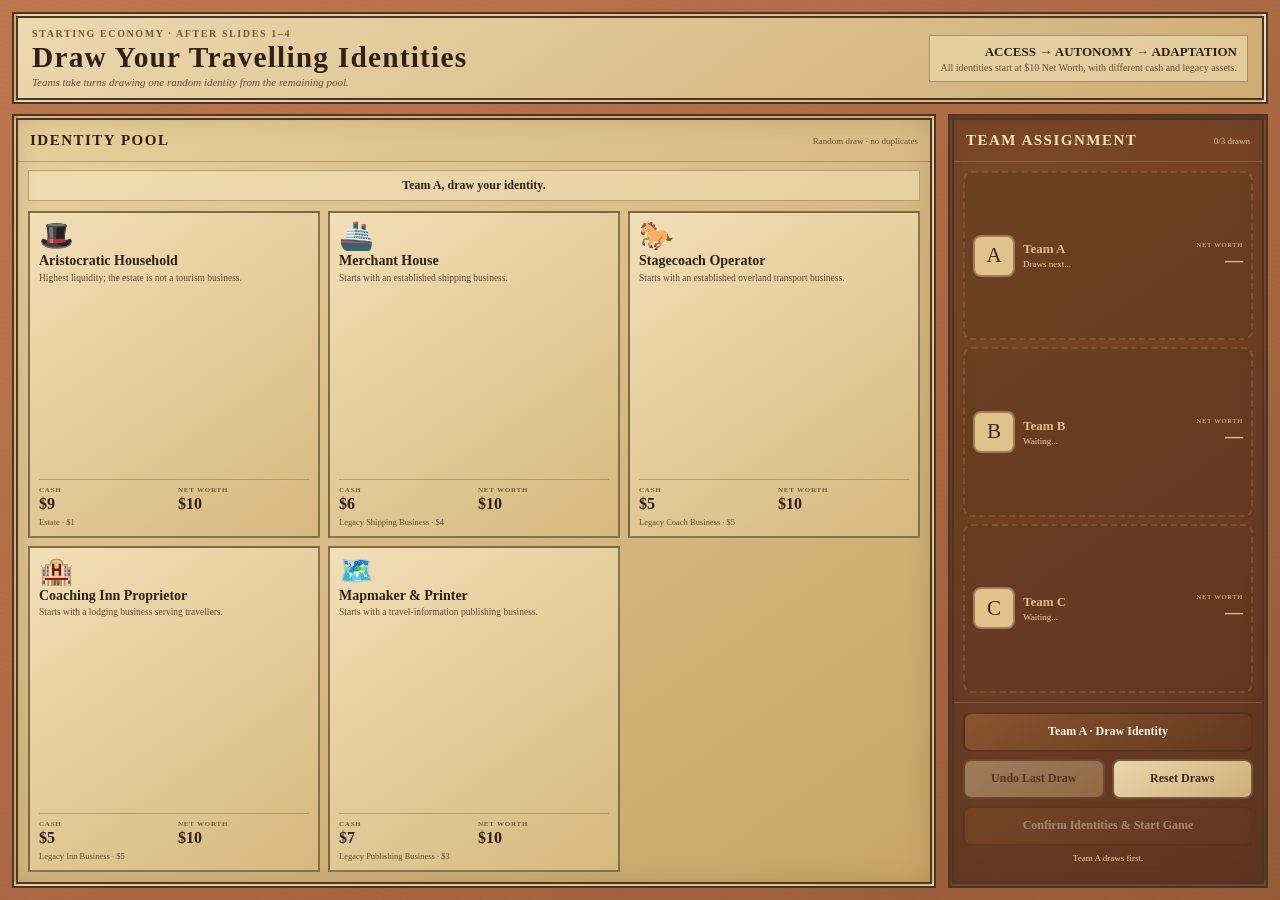
==== commit 81e9c2c6: "Checkpoint before Grand Tour flow changes" ====
--- a/index.html
+++ b/index.html
@@ -7,12 +7,19 @@
 <link rel="stylesheet" href="css/styles.css" />
 <!-- Deferred scripts share scope and execute in dependency order. -->
 <script defer src="js/data.js"></script>
+<script defer src="js/board-data.js"></script>
 <script defer src="js/state.js"></script>
 <script defer src="js/setup.js"></script>
 <script defer src="js/game.js"></script>
+<script defer src="js/monopoly.js"></script>
+<script defer src="js/navigation.js"></script>
+<script defer src="js/board-ui.js"></script>
 <script defer src="js/ui.js"></script>
 </head>
 <body>
+<nav id="navigationControls" aria-label="Game navigation">
+  <button id="backBtn" class="game-btn secondary nav-back" type="button" hidden>&larr; Back</button>
+</nav>
 <div id="setupScreen">
   <header class="setup-topbar">
     <div>
@@ -44,8 +51,9 @@
       <div class="setup-selected" id="setupSelected"></div>
       <div class="setup-controls">
         <button class="setup-btn primary full" id="setupDrawBtn" type="button">Team A · Draw Identity</button>
-        <button class="setup-btn secondary" id="setupUndoBtn" type="button" disabled>↶ Undo</button>
-        <button class="setup-btn secondary" id="setupResetBtn" type="button">Reset</button>
+        <button class="setup-btn secondary" id="setupUndoBtn" type="button" disabled>Undo Last Draw</button>
+        <button class="setup-btn secondary" id="setupResetBtn" type="button">Reset Draws</button>
+        <button class="setup-btn primary full" id="setupConfirmBtn" type="button" disabled>Confirm Identities &amp; Start Game</button>
         <div class="setup-status" id="setupStatus">Team A draws first.</div>
       </div>
     </aside>
@@ -53,6 +61,221 @@
 </div>
 
 
+<div class="app-shell monopoly-shell" id="monopolyScreen" hidden>
+  <div class="board-column">
+    <div class="board" id="board">
+      <div class="tile start go" data-index="0">
+        <div class="tile-inner"><div class="icon">🚩</div><div class="tile-title">Begin Your Grand Tour</div><div class="tile-sub">Europe · c.1825</div></div>
+        <div class="token-zone"></div>
+      </div>
+
+      <div class="tile asset horse" data-index="1">
+        <div class="tile-inner"><div class="icon">🐎</div><div class="tile-title">Horse &amp; Carriage</div><div class="tile-sub">Established overland transport</div><div class="price-block"><div class="price-label">PRICE</div><div class="price-value">$3</div></div></div>
+        <div class="token-zone"></div>
+      </div>
+
+      <div class="tile chance chance-one" data-index="2">
+        <div class="tile-inner"><div class="icon">✉️</div><div class="tile-title">Chance</div><div class="tile-sub">Situation Card</div></div>
+        <div class="token-zone"></div>
+      </div>
+
+      <div class="tile asset inn" data-index="3">
+        <div class="tile-inner"><div class="icon">🏨</div><div class="tile-title">Inn &amp; Accommodation</div><div class="tile-sub">Lodging along major routes</div><div class="price-block"><div class="price-label">PRICE</div><div class="price-value">$3</div></div></div>
+        <div class="token-zone"></div>
+      </div>
+
+      <div class="tile opportunity" data-index="4">
+        <div class="tile-inner"><div class="icon">💰</div><div class="tile-title">Business Opportunity</div><div class="tile-sub">+$1 Cash</div></div>
+        <div class="token-zone"></div>
+      </div>
+
+      <div class="tile asset shipping" data-index="5">
+        <div class="tile-inner"><div class="icon">🚢</div><div class="tile-title">Passenger Shipping</div><div class="tile-sub">Sea routes &amp; passenger movement</div><div class="price-block"><div class="price-label">PRICE</div><div class="price-value">$4</div></div></div>
+        <div class="token-zone"></div>
+      </div>
+
+      <div class="tile chance chance-two" data-index="6">
+        <div class="tile-inner"><div class="icon">✉️</div><div class="tile-title">Chance</div><div class="tile-sub">Situation Card</div></div>
+        <div class="token-zone"></div>
+      </div>
+
+      <div class="tile asset guide" data-index="7">
+        <div class="tile-inner"><div class="icon">🗺️</div><div class="tile-title">Travel Guide &amp; Information</div><div class="tile-sub">Maps, guides &amp; printed knowledge</div><div class="price-block"><div class="price-label">PRICE</div><div class="price-value">$2</div></div></div>
+        <div class="token-zone"></div>
+      </div>
+
+      <div class="center">
+        <svg viewBox="0 0 400 400" aria-hidden="true">
+          <circle cx="200" cy="200" r="135" fill="none" stroke="#583c27" stroke-width="1.5"/>
+          <circle cx="200" cy="200" r="105" fill="none" stroke="#583c27" stroke-width="1" stroke-dasharray="4 8"/>
+          <path d="M50 245 C110 180,145 285,220 205 S330 135,365 215" fill="none" stroke="#583c27" stroke-width="2"/>
+          <path d="M200 58 L218 182 L342 200 L218 218 L200 342 L182 218 L58 200 L182 182 Z" fill="none" stroke="#735631" stroke-width="1.4"/>
+        </svg>
+        <div class="center-content">
+          <div class="crest">✦ ❖ ✦</div>
+          <div class="main-title">TOURISMOPOLY</div>
+          <div class="era">Europe · 1825</div>
+          <div class="rule"></div>
+          <div class="tagline">Travel · Trade · Fortune</div>
+          <div class="stamp">GRAND TOUR EDITION</div>
+        </div>
+      </div>
+
+
+      <div class="landing-modal" id="landingModal" aria-live="polite">
+        <div class="landing-card">
+          <div class="landing-eyebrow" id="landingEyebrow">UNOWNED PROPERTY</div>
+          <div class="landing-icon" id="landingIcon">🐎</div>
+          <div class="landing-title" id="landingTitle">Horse &amp; Carriage</div>
+          <div class="landing-desc" id="landingDesc">Established overland transport</div>
+          <div class="landing-divider"></div>
+          <div class="landing-price-label">PRICE</div>
+          <div class="landing-price" id="landingPrice">$3</div>
+          <div class="landing-balance" id="landingBalance">Team A Cash · $9</div>
+          <div class="landing-actions">
+            <button class="modal-btn primary" id="buyBtn" type="button">BUY</button>
+            <button class="modal-btn secondary" id="passBtn" type="button">PASS</button>
+          </div>
+          <div class="modal-note">Resolve this landing before the next team begins.</div>
+        </div>
+      </div>
+
+
+      <div class="landing-modal" id="chanceModal" aria-live="polite">
+        <div class="landing-card chance-card-ui">
+          <div class="chance-seal">✉</div>
+          <div class="chance-heading">Chance · Situation Card</div>
+          <div class="chance-title" id="chanceTitle">A Situation Unfolds</div>
+          <div class="chance-story" id="chanceStory">Something unexpected has happened during your journey.</div>
+          <div class="chance-effect-box">
+            <div class="chance-effect-label">EFFECT</div>
+            <div class="chance-effect" id="chanceEffect">$0</div>
+            <div class="chance-sector" id="chanceSector">No direct effect on your current portfolio.</div>
+          </div>
+          <div class="landing-actions">
+            <button class="modal-btn primary" id="chanceContinueBtn" type="button">CONTINUE</button>
+          </div>
+          <div class="modal-note">Rule: Beneficial = +$1 · Harmful = −$1 · Not relevant = $0</div>
+        </div>
+      </div>
+
+
+      <div class="landing-modal" id="feeModal" aria-live="polite">
+        <div class="landing-card fee-card-ui">
+          <div class="popup-badge">Owned Property</div>
+          <div class="landing-icon" id="feeIcon">🏨</div>
+          <div class="landing-title" id="feeTitle">Inn &amp; Accommodation</div>
+          <div class="owner-line" id="feeOwner">Owned by Team B</div>
+          <div class="landing-desc">You used another team’s tourism business.</div>
+          <div class="landing-divider"></div>
+          <div class="landing-price-label">SERVICE FEE</div>
+          <div class="fee-amount" id="feeAmount">$1</div>
+          <div class="transfer-line" id="feeTransfer">Team A pays Team B.</div>
+
+          <div class="landing-actions">
+            <button class="modal-btn primary" id="payFeeBtn" type="button">PAY FEE</button>
+          </div>
+        </div>
+      </div>
+
+      <div class="landing-modal" id="ownModal" aria-live="polite">
+        <div class="landing-card own-card-ui">
+          <div class="success-mark">✓</div>
+          <div class="popup-badge">Your Business</div>
+          <div class="landing-title" id="ownTitle">Horse &amp; Carriage</div>
+          <div class="landing-desc" id="ownDesc">You landed on your own tourism business.</div>
+          <div class="landing-divider"></div>
+
+          <div class="landing-balance">No fee. Your business continues operating.</div>
+          <div class="landing-actions"><button class="modal-btn primary" id="ownContinueBtn" type="button">CONTINUE</button></div>
+        </div>
+      </div>
+
+      <div class="landing-modal" id="opportunityModal" aria-live="polite">
+        <div class="landing-card opportunity-card-ui">
+          <div class="opportunity-mark">💰</div>
+          <div class="popup-badge">Business Opportunity</div>
+          <div class="landing-title">A Profitable Opportunity Appears</div>
+          <div class="landing-desc">Your tourism activities benefit from a small commercial opportunity.</div>
+          <div class="landing-divider"></div>
+          <div class="landing-price-label">CASH GAIN</div>
+          <div class="landing-price">+$1</div>
+          <div class="landing-balance" id="opportunityBalance">Team A Cash · $10</div>
+          <div class="landing-actions">
+            <button class="modal-btn primary" id="opportunityContinueBtn" type="button">COLLECT &amp; CONTINUE</button>
+          </div>
+        </div>
+      </div>
+
+      <div class="landing-modal" id="startModal" aria-live="polite">
+        <div class="landing-card start-card-ui">
+          <div class="start-mark">🚩</div>
+          <div class="popup-badge">Grand Tour Payday</div>
+          <div class="landing-title">Another Circuit Complete</div>
+          <div class="landing-desc">You have passed or landed on GO and completed another circuit of the travel market.</div>
+          <div class="landing-divider"></div>
+          <div class="landing-price-label">COLLECT</div>
+          <div class="landing-price">+$1</div>
+          <div class="landing-balance" id="startBalance">Payday has been added to your cash balance.</div>
+          <div class="landing-actions">
+            <button class="modal-btn primary" id="startContinueBtn" type="button">COLLECT &amp; CONTINUE</button>
+          </div>
+        </div>
+      </div>
+
+      <div class="dice-overlay" id="diceOverlay">
+        <div class="dice-card">
+          <div class="die" id="die">⚀</div>
+          <div class="roll-caption" id="rollCaption">TEAM A ROLLING...</div>
+        </div>
+      </div>
+    </div>
+  </div>
+
+  <div class="side-column">
+    <div class="sidebar">
+      <div style="display:flex;justify-content:flex-end;margin-bottom:6px">
+        <button id="presenterBtn" type="button" class="game-btn secondary presenter-toggle" aria-controls="presenterControls" aria-expanded="false">&#9881; Presenter</button>
+        <button id="boardResetBtn" type="button" class="game-btn secondary" style="min-height:32px;padding:5px 8px;font-size:10px">Reset Game</button>
+      </div>
+      <section id="presenterControls" class="roll-panel presenter-controls" hidden aria-label="Presenter controls">
+        <div id="presenterRound"></div>
+        <div id="presenterTurns"></div>
+        <p>Available after each completed round, before Team A rolls.</p>
+        <div class="button-stack">
+          <button id="triggerShockBtn" class="game-btn secondary" type="button" disabled>TRIGGER TECH SHOCK</button>
+          <button id="undoTurnBtn" class="game-btn secondary" type="button" disabled>Undo Last Turn</button>
+        </div>
+      </section>
+      <section class="roll-panel">
+        <div class="turn-badge" id="boardTurnBadge">TEAM A'S TURN</div>
+        <div class="roll-text" id="boardStatusText">Ready to roll</div>
+        <div class="roll-sub" id="boardStatusSub">The dice appears briefly, your traveller moves, then the landing popup resolves the turn.</div>
+        <p id="boardError" role="alert"></p>
+        <div class="button-stack">
+          <button class="game-btn" id="rollBtn" type="button">🎲 Roll Dice</button>
+          <button class="game-btn secondary" id="resolveLandingBtn" type="button" hidden>Resolve Landing</button>
+          <button class="game-btn secondary" id="nextBtn" type="button" disabled>Next Team</button>
+        </div>
+      </section>
+
+      <aside class="player-panel">
+        <h2 class="panel-title">PLAYERS</h2>
+        <div id="boardPlayers"></div></aside>
+    </div>
+  </div>
+</div>
+
+
+<section id="industrialShockScreen" class="industrial-shock-screen" hidden aria-labelledby="industrialShockTitle">
+  <div>
+    <p class="shock-kicker">&#9889; TECH SHOCK!</p>
+    <h1 id="industrialShockTitle">INDUSTRIAL REVOLUTION</h1>
+    <p>Return to presentation</p>
+    <button id="applyIndustrialBtn" class="game-btn secondary" type="button">APPLY INDUSTRIAL REVOLUTION</button>
+    <p id="shockError" role="alert"></p>
+  </div>
+</section>
 <main class="app-shell phase-shell" id="gameScreen" hidden>
   <section class="phase-panel" aria-labelledby="phaseTitle">
     <header>
@@ -68,7 +291,10 @@
       <p id="statusText" role="status"></p>
       <p id="actionError" role="alert"></p>
       <div id="moderatorControls" class="button-stack"></div>
-      <button class="game-btn secondary" id="resetGameBtn" type="button">Reset Game</button>
+      <div class="moderator-tools">
+        <button class="game-btn secondary" id="resetGameBtn" type="button">Reset Game</button>
+        <button class="game-btn secondary" id="undoDecisionBtn" type="button" hidden>Undo Last Decision</button>
+      </div>
     </section>
     <section class="player-panel">
       <h2 class="panel-title">TEAM PORTFOLIOS</h2>
--- a/css/styles.css
+++ b/css/styles.css
@@ -743,3 +743,35 @@
 .phase-sidebar .player-panel{padding:8px}
 .phase-sidebar .panel-title{margin-bottom:6px}
 .phase-sidebar .portfolio-assets{margin:4px 0}
+
+/* Reconnected legacy Grand Tour board; retain its layout and visual components. */
+.monopoly-shell .side-column{width:min(370px,30vw);min-width:290px}
+.monopoly-shell .player-panel{overflow:auto}
+.monopoly-shell .player-card{font-size:12px;line-height:1.2}
+.monopoly-shell .portfolio-assets{margin:5px 0;padding-left:15px}
+.monopoly-shell .portfolio-total{font-size:13px}
+.monopoly-shell .landing-modal{z-index:40}
+.monopoly-shell .market-closed-card{width:90%;max-height:95%;overflow:auto}
+.monopoly-shell #grandTourReview{font-size:13px;line-height:1.3;text-align:left}
+.monopoly-shell #boardError{color:#651b13;font-weight:bold;font-size:12px;margin:4px 0}
+.ownership-marker{position:absolute;top:10px;left:8px;right:8px;text-align:center;font-size:10px;font-weight:bold;z-index:3;background:#f2e3ba}
+.ownership-marker:empty{display:none}
+
+/* One secondary navigation control, above every era and modal. */
+#navigationControls{position:fixed;top:7px;left:10px;z-index:200}
+.nav-back{min-height:29px;padding:4px 10px;font-size:12px;border-width:1px}
+.has-back .phase-panel header{padding-left:75px}
+.has-back .monopoly-shell{padding-left:90px}
+.moderator-tools{display:flex;gap:6px;margin-top:7px}
+.phase-sidebar .moderator-tools .game-btn{min-height:30px;margin-top:0;padding:5px 8px;font-size:12px}
+
+/* Presenter-only Grand Tour transition controls and the surprise reveal. */
+.presenter-toggle{min-height:32px;padding:5px 8px;font-size:10px;margin-right:6px}
+.presenter-controls{font-size:12px}
+.presenter-controls p{margin:5px 0}
+.presenter-controls .game-btn{min-height:30px;font-size:12px;padding:5px 8px}
+.industrial-shock-screen{position:fixed;inset:0;z-index:110;display:grid;place-items:center;text-align:center;padding:50px;background:#2f2117;color:#f6dfaa}
+.shock-kicker{font-size:clamp(32px,6vw,80px);font-weight:bold;margin:0 0 20px}
+.industrial-shock-screen h1{font-size:clamp(24px,4vw,52px);margin:0 0 30px}
+.industrial-shock-screen p:not(.shock-kicker){font-size:14px}
+.industrial-shock-screen .game-btn{margin-top:16px}
